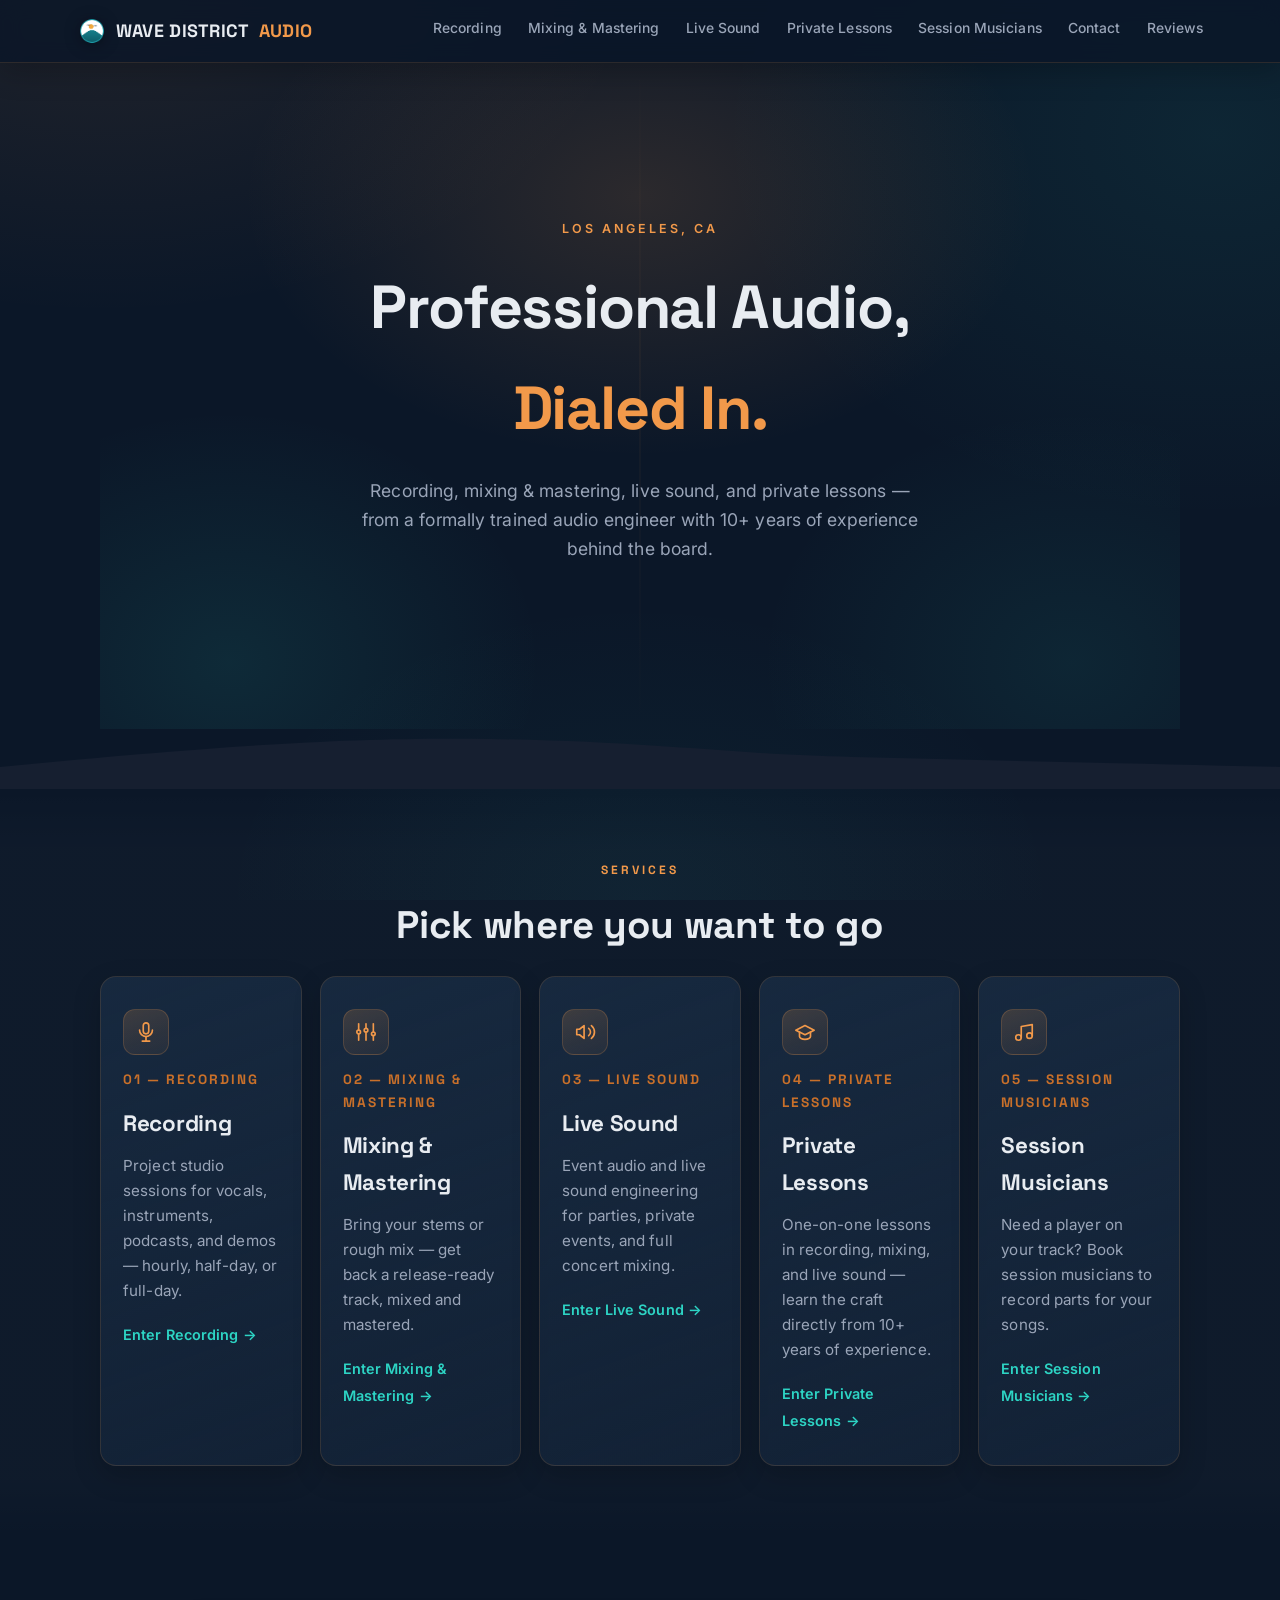
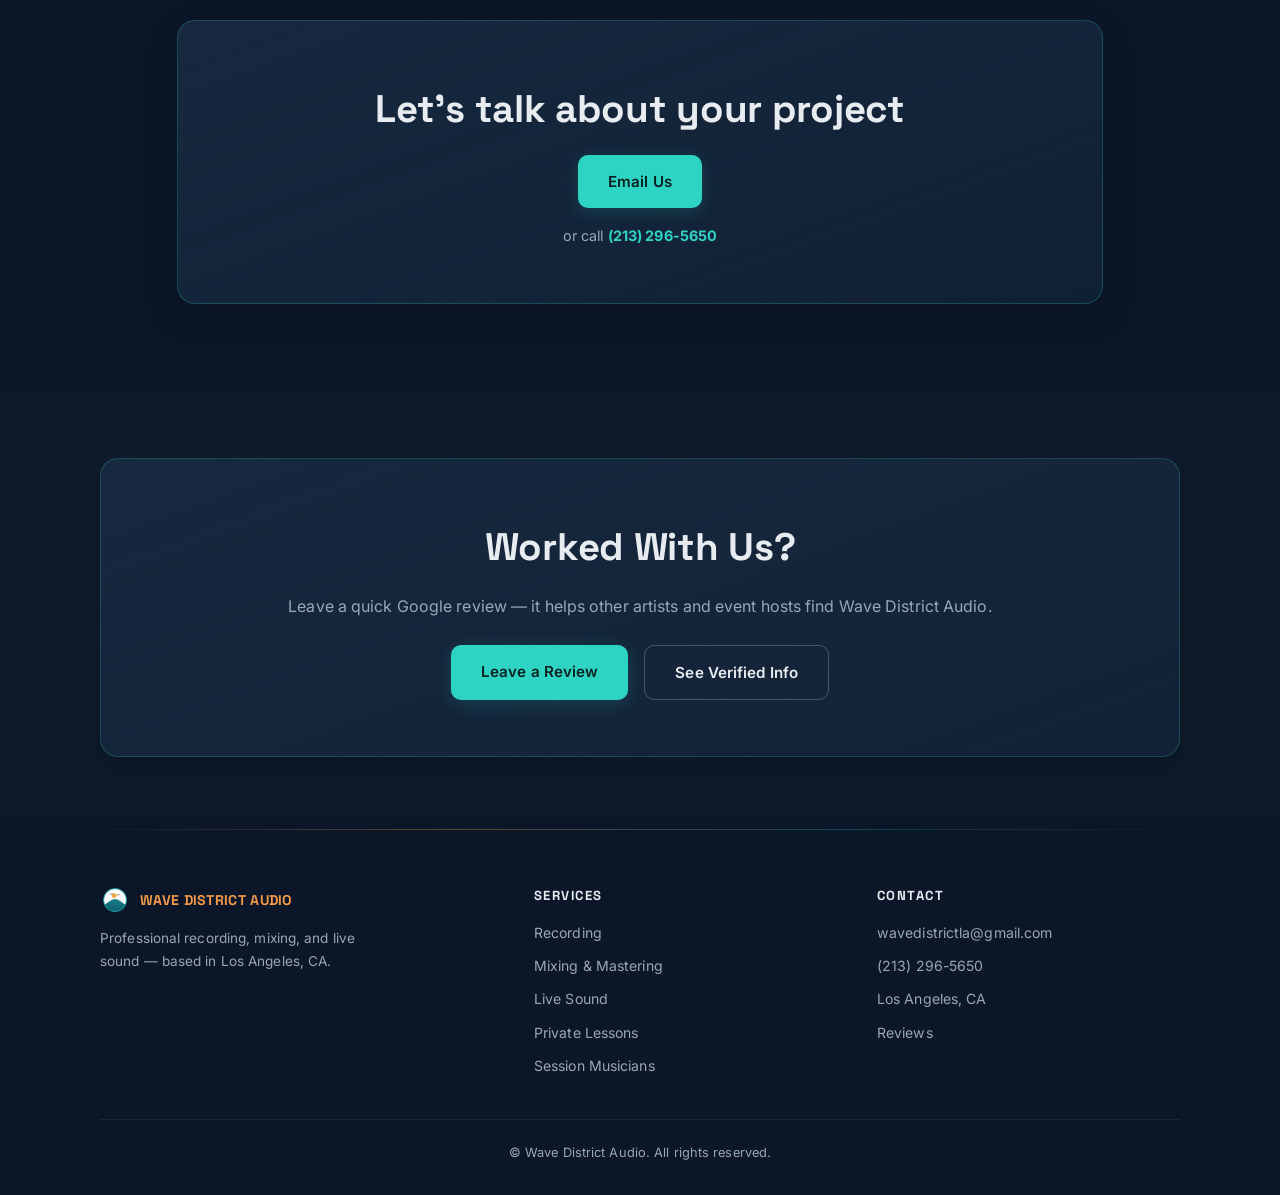
==== wave_district_site/index.html @ ea3231e7 "Add files via upload" ====
<!DOCTYPE html>
<html lang="en">
<head>
<meta charset="UTF-8">
<meta name="viewport" content="width=device-width, initial-scale=1.0">
<title>Wave District Audio | Los Angeles</title>
<link rel="preconnect" href="https://fonts.googleapis.com">
<link rel="preconnect" href="https://fonts.gstatic.com" crossorigin>
<link href="https://fonts.googleapis.com/css2?family=Inter:wght@400;500;600;700&family=Space+Grotesk:wght@500;600;700&display=swap" rel="stylesheet">
<link rel="stylesheet" href="styles.css">
<link rel="icon" type="image/png" sizes="32x32" href="favicon-32.png">
<link rel="apple-touch-icon" href="favicon-180.png">
</head>
<body>

<nav>
  <div class="brand"><img src="logo-icon.png" alt="Wave District Audio" class="brand-logo"> WAVE DISTRICT <span>AUDIO</span></div>
  <div class="links">
    <a href="recording.html">Recording</a>
    <a href="mixing-mastering.html">Mixing &amp; Mastering</a>
    <a href="live-sound.html">Live Sound</a>
    <a href="lessons.html">Private Lessons</a>
    <a href="session-musicians.html">Session Musicians</a>
    <a href="#contact">Contact</a>
    <a href="reviews.html">Reviews</a>
  </div>
</nav>

<section class="hero hero-home">
  <div class="hero-content">
    <div class="eyebrow">Los Angeles, CA</div>
    <h1>Professional Audio,<br><span>Dialed In.</span></h1>
    <p class="sub">Recording, mixing &amp; mastering, live sound, and private lessons &mdash; from a formally trained audio engineer with 10+ years of experience behind the board.</p>
  </div>
</section>

<svg class="wave-divider" viewBox="0 0 1200 60" preserveAspectRatio="none" xmlns="http://www.w3.org/2000/svg">
  <path d="M0,38 C220,15 340,8 460,10 C620,13 680,25 800,28 C950,32 1080,35 1200,38 L1200,60 L0,60 Z" fill="#161f30"></path>
</svg>

<section>
  <div class="section-label">Services</div>
  <h2>Pick where you want to go</h2>
  <div class="panel-grid">
    <a class="panel" href="recording.html">
      <span class="icon-wrap"><svg viewBox="0 0 24 24" fill="none" stroke-width="1.8" stroke-linecap="round" stroke-linejoin="round"><rect x="9" y="2" width="6" height="12" rx="3"></rect><path d="M5 10a7 7 0 0 0 14 0"></path><line x1="12" y1="17" x2="12" y2="22"></line><line x1="8" y1="22" x2="16" y2="22"></line></svg></span>
      <span class="num">01 &mdash; RECORDING</span>
      <h3>Recording</h3>
      <p>Project studio sessions for vocals, instruments, podcasts, and demos &mdash; hourly, half-day, or full-day.</p>
      <span class="go">Enter Recording &rarr;</span>
    </a>
    <a class="panel" href="mixing-mastering.html">
      <span class="icon-wrap"><svg viewBox="0 0 24 24" fill="none" stroke-width="1.8" stroke-linecap="round" stroke-linejoin="round"><line x1="4" y1="21" x2="4" y2="14"></line><line x1="4" y1="10" x2="4" y2="3"></line><line x1="12" y1="21" x2="12" y2="12"></line><line x1="12" y1="8" x2="12" y2="3"></line><line x1="20" y1="21" x2="20" y2="16"></line><line x1="20" y1="12" x2="20" y2="3"></line><circle cx="4" cy="12" r="2"></circle><circle cx="12" cy="10" r="2"></circle><circle cx="20" cy="14" r="2"></circle></svg></span>
      <span class="num">02 &mdash; MIXING &amp; MASTERING</span>
      <h3>Mixing &amp; Mastering</h3>
      <p>Bring your stems or rough mix &mdash; get back a release-ready track, mixed and mastered.</p>
      <span class="go">Enter Mixing &amp; Mastering &rarr;</span>
    </a>
    <a class="panel" href="live-sound.html">
      <span class="icon-wrap"><svg viewBox="0 0 24 24" fill="none" stroke-width="1.8" stroke-linecap="round" stroke-linejoin="round"><path d="M11 5 6 9H3v6h3l5 4V5Z"></path><path d="M16 8a5 5 0 0 1 0 8"></path><path d="M19 5a9 9 0 0 1 0 14"></path></svg></span>
      <span class="num">03 &mdash; LIVE SOUND</span>
      <h3>Live Sound</h3>
      <p>Event audio and live sound engineering for parties, private events, and full concert mixing.</p>
      <span class="go">Enter Live Sound &rarr;</span>
    </a>
    <a class="panel" href="lessons.html">
      <span class="icon-wrap"><svg viewBox="0 0 24 24" fill="none" stroke-width="1.8" stroke-linecap="round" stroke-linejoin="round"><path d="M22 10 12 5 2 10l10 5 10-5Z"></path><path d="M6 12v5c0 1.5 2.5 3 6 3s6-1.5 6-3v-5"></path></svg></span>
      <span class="num">04 &mdash; PRIVATE LESSONS</span>
      <h3>Private Lessons</h3>
      <p>One-on-one lessons in recording, mixing, and live sound &mdash; learn the craft directly from 10+ years of experience.</p>
      <span class="go">Enter Private Lessons &rarr;</span>
    </a>
    <a class="panel" href="session-musicians.html">
      <span class="icon-wrap"><svg viewBox="0 0 24 24" fill="none" stroke-width="1.8" stroke-linecap="round" stroke-linejoin="round"><circle cx="6" cy="18" r="3"></circle><circle cx="18" cy="16" r="3"></circle><path d="M9 18V6l12-2v12"></path></svg></span>
      <span class="num">05 &mdash; SESSION MUSICIANS</span>
      <h3>Session Musicians</h3>
      <p>Need a player on your track? Book session musicians to record parts for your songs.</p>
      <span class="go">Enter Session Musicians &rarr;</span>
    </a>
  </div>
</section>

<section id="contact">
  <div class="contact-box">
    <h2>Let's talk about your project</h2>
    <div class="cta-row">
      <a id="emailCta" class="btn btn-primary" href="mailto:wavedistrictla@gmail.com">Email Us</a>
    </div>
    <div class="contact-alt">or call <a href="tel:+12132965650">(213) 296-5650</a></div>
  </div>
</section>

<section id="leave-review">
  <div class="contact-box">
    <h2>Worked With Us?</h2>
    <p>Leave a quick Google review &mdash; it helps other artists and event hosts find Wave District Audio.</p>
    <div class="cta-row">
      <a href="https://www.google.com/maps/search/?api=1&query=Wave+District+Audio+Los+Angeles+CA" target="_blank" rel="noopener" class="btn btn-primary">Leave a Review</a>
      <a href="reviews.html" class="btn btn-outline">See Verified Info</a>
    </div>
  </div>
</section>

<footer>
  <div class="footer-grid">
    <div class="footer-brand">
      <div class="footer-brand-row">
        <img src="logo-icon.png" alt="Wave District Audio">
        <span class="brand-mini">WAVE DISTRICT AUDIO</span>
      </div>
      <p class="footer-tagline">Professional recording, mixing, and live sound &mdash; based in Los Angeles, CA.</p>
    </div>
    <div class="footer-col">
      <h5>Services</h5>
      <a href="recording.html">Recording</a>
      <a href="mixing-mastering.html">Mixing &amp; Mastering</a>
      <a href="live-sound.html">Live Sound</a>
      <a href="lessons.html">Private Lessons</a>
      <a href="session-musicians.html">Session Musicians</a>
    </div>
    <div class="footer-col">
      <h5>Contact</h5>
      <a href="mailto:wavedistrictla@gmail.com">wavedistrictla@gmail.com</a>
      <a href="tel:+12132965650">(213) 296-5650</a>
      <span>Los Angeles, CA</span>
      <a href="reviews.html">Reviews</a>
    </div>
  </div>
  <div class="footer-bottom">&copy; Wave District Audio. All rights reserved.</div>
</footer>

<script src="script.js"></script>
</body>
</html>
---- wave_district_site/styles.css ----
:root {
  /* 60% - dominant: blue */
  --navy: #0b1728;
  --navy-2: #16283f;
  --navy-3: #0e2035;
  --navy-card: #17293f;
  /* 30% - secondary: orange */
  --orange: #f2994a;
  --orange-dim: #c9702a;
  /* 10% - accent: teal (interactive elements only) */
  --teal: #2dd4c4;
  --text: #e8ecf1;
  --text-dim: #9aa5b8;

  --font-head: 'Space Grotesk', -apple-system, BlinkMacSystemFont, 'Segoe UI', sans-serif;
  --font-body: 'Inter', -apple-system, BlinkMacSystemFont, 'Segoe UI', Helvetica, Arial, sans-serif;
}
* { box-sizing: border-box; margin: 0; padding: 0; }
html { scroll-behavior: smooth; }

body {
  font-family: var(--font-body);
  background-color: var(--navy);
  background-image:
    radial-gradient(ellipse 900px 600px at 8% -5%, rgba(242,153,74,0.10), transparent 60%),
    radial-gradient(ellipse 900px 700px at 95% 15%, rgba(45,212,196,0.08), transparent 55%),
    radial-gradient(ellipse 700px 500px at 50% 100%, rgba(45,212,196,0.05), transparent 60%);
  background-position: 0 0, 0 0, 0 0;
  background-attachment: fixed, fixed, fixed;
  background-repeat: no-repeat, no-repeat, no-repeat;
  color: var(--text);
  line-height: 1.65;
  letter-spacing: 0.1px;
}
a { color: var(--orange); text-decoration: none; }
h1, h2, h3, h4, .brand, .pc-tag, .section-label, .quote-group-label {
  font-family: var(--font-head);
}
h1, h2, h3, h4 { letter-spacing: -0.3px; }

nav {
  position: sticky; top: 0; z-index: 50;
  display: flex; justify-content: space-between; align-items: center;
  padding: 16px 6%;
  background: rgba(11,23,40,0.85);
  backdrop-filter: blur(10px);
  border-bottom: 1px solid rgba(242,153,74,0.14);
  box-shadow: 0 8px 30px rgba(0,0,0,0.22);
  flex-wrap: wrap; gap: 10px;
}
.brand { font-weight: 700; letter-spacing: 0.3px; font-size: 1.12rem; display: inline-flex; align-items: center; gap: 9px; }
.brand span { color: var(--orange); }
.brand-logo { width: 30px; height: 30px; display: inline-block; vertical-align: middle; filter: drop-shadow(0 2px 8px rgba(0,0,0,0.35)); }
nav .links { display: flex; gap: 26px; font-size: 0.87rem; flex-wrap: wrap; }
nav .links a {
  color: var(--text-dim); transition: color .2s; position: relative; padding-bottom: 6px; font-weight: 500;
}
nav .links a::after {
  content: ""; position: absolute; left: 0; right: 100%; bottom: 0; height: 2px;
  background: var(--orange); border-radius: 2px; transition: right .22s cubic-bezier(.2,.8,.2,1);
}
nav .links a:hover { color: var(--text); }
nav .links a:hover::after { right: 0; }
nav .links a.active { color: var(--orange); }
nav .links a.active::after { right: 0; background: var(--orange); }

.hero {
  position: relative;
  display: flex; flex-direction: column; align-items: center; justify-content: center;
  text-align: center;
  min-height: 56vh;
  padding: 64px 6% 44px;
  overflow: hidden;
}
.hero.hero-home { min-height: 74vh; }
.hero::before {
  content: "";
  position: absolute; inset: 0;
  background:
    radial-gradient(ellipse 640px 420px at 50% 20%, rgba(242,153,74,0.14), transparent 62%),
    radial-gradient(ellipse 520px 420px at 12% 90%, rgba(45,212,196,0.10), transparent 60%),
    radial-gradient(ellipse 520px 420px at 90% 90%, rgba(45,212,196,0.08), transparent 60%);
}
.hero::after {
  content: "";
  position: absolute; left: 50%; top: 0; transform: translateX(-50%);
  width: 1px; height: 100%;
  background: linear-gradient(180deg, transparent, rgba(242,153,74,0.18), transparent);
  opacity: 0.5;
}
.hero-content { position: relative; z-index: 2; max-width: 760px; }
.eyebrow {
  color: var(--orange); letter-spacing: 3px; font-size: 0.78rem; font-weight: 600;
  text-transform: uppercase; margin-bottom: 18px;
}
.hero h1 {
  font-family: var(--font-head);
  font-size: clamp(2.2rem, 5.5vw, 3.8rem);
  font-weight: 700; letter-spacing: -1.2px; margin-bottom: 18px;
}
.hero h1 span { color: var(--orange); }
.hero p.sub {
  color: var(--text-dim); font-size: 1.1rem; max-width: 580px; margin: 0 auto 30px;
}
.cta-row { display: flex; gap: 16px; justify-content: center; flex-wrap: wrap; }
.btn {
  display: inline-block; padding: 14px 30px; border-radius: 10px;
  font-weight: 600; font-size: 0.95rem;
  transition: transform .18s cubic-bezier(.2,.8,.2,1), box-shadow .18s, background .18s, color .18s;
}
.btn-primary { background: var(--teal); color: #04211e; box-shadow: 0 4px 18px rgba(45,212,196,0.18); }
.btn-primary:hover { transform: translateY(-3px); box-shadow: 0 12px 28px rgba(45,212,196,0.32); }
.btn-outline { border: 1px solid rgba(232,236,241,0.25); color: var(--text); }
.btn-outline:hover { border-color: var(--teal); color: var(--teal); transform: translateY(-3px); }

.wave-divider { display: block; width: 100%; height: 60px; position: relative; z-index: 1; }

section { padding: 72px 6%; max-width: 1080px; margin: 0 auto; position: relative; }
section:nth-of-type(even) {
  background: linear-gradient(180deg, transparent, rgba(255,255,255,0.015) 8%, rgba(255,255,255,0.015) 92%, transparent);
  max-width: none;
}
section:nth-of-type(even) > * { max-width: 1080px; margin-left: auto; margin-right: auto; }
.section-label {
  color: var(--orange); letter-spacing: 3px; font-size: 0.75rem; font-weight: 700;
  text-transform: uppercase; margin-bottom: 12px; text-align: center;
}
h2 { font-size: clamp(1.7rem, 4vw, 2.4rem); font-weight: 700; text-align: center; margin-bottom: 20px; }

/* --- Shared card language (panels, cards, equip cards, stat boxes, pricing cards) --- */
.panel, .card, .equip-card, .stat-box, .pricing-card, .service-line {
  background: linear-gradient(160deg, var(--navy-card), rgba(22,40,63,0.55));
  border: 1px solid rgba(242,153,74,0.14);
  box-shadow: 0 10px 28px rgba(0,0,0,0.18);
  transition: transform .2s cubic-bezier(.2,.8,.2,1), border-color .2s, box-shadow .2s;
}
.panel:hover, .card:hover, .equip-card:hover, .stat-box:hover, .pricing-card:hover {
  transform: translateY(-5px);
  border-color: rgba(45,212,196,0.45);
  box-shadow: 0 16px 36px rgba(0,0,0,0.26);
}

/* --- Homepage panels --- */
section:has(.panel-grid) { max-width: 1320px; }
.panel-grid {
  display: grid; grid-template-columns: repeat(5, 1fr); gap: 18px; margin-top: 20px;
}
.panel {
  position: relative; display: block;
  border-radius: 16px; padding: 32px 22px; min-height: 190px;
  overflow: hidden;
}
.panel::after {
  content: "";
  position: absolute; inset: 0;
  background: radial-gradient(circle at 85% 15%, rgba(45,212,196,0.12), transparent 55%);
  opacity: 0; transition: opacity .2s;
}
.panel:hover::after { opacity: 1; }
.panel .num {
  color: var(--orange-dim); font-family: var(--font-head); font-weight: 700; font-size: 0.85rem; letter-spacing: 2px;
  margin-bottom: 14px; display: block;
}
.panel h3 { font-size: 1.4rem; margin-bottom: 10px; color: var(--text); }
.panel p { color: var(--text-dim); font-size: 0.95rem; margin-bottom: 18px; }
.panel .go { color: var(--teal); font-weight: 600; font-size: 0.9rem; }

/* --- Service cards (used on sub-pages) --- */
.cards {
  display: grid; grid-template-columns: repeat(auto-fit, minmax(240px, 1fr)); gap: 24px; margin-top: 40px;
}
.card {
  border-radius: 14px; padding: 30px 24px;
}
.card h3 { font-size: 1.1rem; margin-bottom: 6px; }
.card .tag { color: var(--orange-dim); font-size: 0.78rem; font-weight: 600; letter-spacing: 0.5px; margin-bottom: 12px; display: block; }
.card p { color: var(--text-dim); font-size: 0.9rem; margin-bottom: 18px; min-height: 60px; }
.card .price { font-size: 1.4rem; font-weight: 800; color: var(--orange); }

.addons {
  margin-top: 36px; text-align: center; color: var(--text-dim); font-size: 0.9rem;
  padding: 18px 22px; border: 1px dashed rgba(242,153,74,0.22); border-radius: 12px;
}
.addons span { display: inline-block; margin: 6px 14px; }
.addons b { color: var(--text); }

.about-grid {
  display: grid; grid-template-columns: 1fr 1fr; gap: 50px; align-items: center; margin-top: 30px;
}
.instructor-photo-wrap { text-align: center; margin-top: 34px; }
.instructor-photo {
  width: 220px; height: 220px; object-fit: cover; object-position: top center;
  border-radius: 50%; border: 3px solid rgba(242,153,74,0.4);
  box-shadow: 0 10px 34px rgba(0,0,0,0.45);
}
.about-grid p { color: var(--text-dim); font-size: 1rem; margin-bottom: 16px; }
.stat-box {
  border-radius: 12px; padding: 26px; text-align: center;
}
.stat-box .num { font-family: var(--font-head); font-size: 2.4rem; font-weight: 700; color: var(--orange); }
.stat-box .label { color: var(--text-dim); font-size: 0.88rem; margin-top: 6px; }
.stats-row { display: grid; grid-template-columns: 1fr 1fr; gap: 20px; }

.contact-box {
  text-align: center;
  background: linear-gradient(160deg, var(--navy-card), rgba(22,40,63,0.55));
  border: 1px solid rgba(45,212,196,0.22);
  box-shadow: 0 12px 34px rgba(0,0,0,0.22);
  border-radius: 18px; padding: 56px 30px; margin-top: 10px;
}
.contact-box h2 { margin-bottom: 14px; }
.contact-box p { color: var(--text-dim); margin-bottom: 26px; }
.contact-email { font-size: 1.25rem; font-weight: 700; }

.survey-label {
  color: var(--text-dim); font-size: 0.9rem; margin-bottom: 16px; font-weight: 600;
}
.survey-options {
  display: flex; flex-wrap: wrap; gap: 10px; justify-content: center; margin-bottom: 28px;
}
.survey-pill {
  cursor: pointer; background: transparent; color: var(--text-dim);
  border: 1px solid rgba(242,153,74,0.25); border-radius: 999px;
  padding: 10px 20px; font-size: 0.88rem; font-weight: 600;
  font-family: inherit; transition: all .15s;
}
.survey-pill:hover { border-color: rgba(45,212,196,0.5); color: var(--text); }
.survey-pill.selected { background: var(--teal); border-color: var(--teal); color: #04211e; }
.contact-alt { color: var(--text-dim); font-size: 0.9rem; margin-top: 16px; }
.contact-alt a { color: var(--teal); font-weight: 700; }

/* --- Footer --- */
footer {
  position: relative;
  padding: 56px 6% 32px;
  color: var(--text-dim); font-size: 0.88rem;
}
footer::before {
  content: ""; position: absolute; top: 0; left: 6%; right: 6%; height: 1px;
  background: linear-gradient(90deg, transparent, rgba(242,153,74,0.35), rgba(45,212,196,0.25), transparent);
}
.footer-grid {
  display: grid; grid-template-columns: 1.3fr 1fr 1fr; gap: 40px;
  max-width: 1080px; margin: 0 auto 32px;
}
.footer-brand { display: flex; flex-direction: column; gap: 12px; }
.footer-brand-row { display: flex; align-items: center; gap: 10px; }
.footer-brand-row img { width: 30px; height: 30px; }
.footer-brand-row .brand-mini { color: var(--orange); font-weight: 700; font-family: var(--font-head); letter-spacing: 0.3px; }
.footer-tagline { color: var(--text-dim); font-size: 0.85rem; max-width: 280px; }
.footer-col h5 {
  font-family: var(--font-head); color: var(--text); font-size: 0.82rem; font-weight: 700;
  letter-spacing: 1.5px; text-transform: uppercase; margin-bottom: 14px;
}
.footer-col a, .footer-col span {
  display: block; color: var(--text-dim); font-size: 0.88rem; margin-bottom: 10px; transition: color .15s;
}
.footer-col a:hover { color: var(--orange); }
.footer-bottom {
  max-width: 1080px; margin: 0 auto; padding-top: 22px; border-top: 1px solid rgba(255,255,255,0.06);
  text-align: center; font-size: 0.8rem; color: var(--text-dim);
}

/* --- Equipment lists --- */
.equip-grid {
  display: grid; grid-template-columns: repeat(auto-fit, minmax(220px, 1fr)); gap: 24px; margin-top: 36px;
}
.equip-card {
  border-radius: 14px; padding: 26px 22px;
}
.equip-card h4 {
  color: var(--orange); font-family: var(--font-head); font-size: 0.85rem; letter-spacing: 1.5px; text-transform: uppercase;
  margin-bottom: 14px; font-weight: 700;
}
.equip-card ul { list-style: none; }
.equip-card li {
  color: var(--text-dim); font-size: 0.9rem; padding: 7px 0;
  border-bottom: 1px solid rgba(255,255,255,0.05);
}
.equip-card li:last-child { border-bottom: none; }

@media (max-width: 1200px) {
  .panel-grid { grid-template-columns: repeat(3, 1fr); }
}
@media (max-width: 860px) {
  .footer-grid { grid-template-columns: 1fr 1fr; }
  .footer-brand { grid-column: 1 / -1; }
  .panel-grid { grid-template-columns: repeat(2, 1fr); }
}
@media (max-width: 760px) {
  nav .links { gap: 14px; }
  .about-grid { grid-template-columns: 1fr; }
  .panel-grid { grid-template-columns: 1fr; }
  .footer-grid { grid-template-columns: 1fr; }
}

/* --- Accessibility & polish --- */
a, button, .panel, .card { cursor: pointer; }
a:focus-visible, button:focus-visible, .panel:focus-visible {
  outline: 2px solid var(--teal);
  outline-offset: 3px;
}
.icon-wrap {
  display: inline-flex; align-items: center; justify-content: center;
  width: 46px; height: 46px; border-radius: 12px;
  background: linear-gradient(160deg, rgba(242,153,74,0.18), rgba(242,153,74,0.06));
  border: 1px solid rgba(242,153,74,0.2);
  margin-bottom: 16px;
}
.icon-wrap svg { width: 22px; height: 22px; stroke: var(--orange); }
.panel .icon-wrap { margin-bottom: 14px; }

@media (prefers-reduced-motion: reduce) {
  *, *::before, *::after {
    transition: none !important;
    animation: none !important;
    scroll-behavior: auto !important;
  }
}

/* --- Pricing cards --- */
.pricing-grid {
  display: grid; grid-template-columns: repeat(auto-fit, minmax(260px, 1fr)); gap: 26px; margin-top: 40px;
}
.pricing-card {
  position: relative;
  border-radius: 18px;
  padding: 34px 28px;
}
.pricing-card.featured {
  border-color: rgba(45,212,196,0.55);
  box-shadow: 0 0 0 1px rgba(45,212,196,0.2), 0 14px 34px rgba(0,0,0,0.3);
}
.pricing-card .pc-tag {
  color: var(--orange-dim); font-size: 0.75rem; font-weight: 700; letter-spacing: 1.5px;
  text-transform: uppercase; margin-bottom: 10px; display: block;
}
.pricing-card h3 { font-size: 1.25rem; margin-bottom: 8px; }
.pricing-card .pc-desc { color: var(--text-dim); font-size: 0.92rem; margin-bottom: 20px; min-height: 44px; }
.pricing-card .pc-price {
  display: flex; align-items: baseline; gap: 8px; margin-bottom: 6px;
}
.pricing-card .pc-price .amount { font-family: var(--font-head); font-size: 2.5rem; font-weight: 700; color: var(--text); }
.pricing-card .pc-price .unit { color: var(--text-dim); font-size: 0.85rem; font-weight: 600; text-transform: uppercase; letter-spacing: 0.5px; }
.pricing-card .pc-features { list-style: none; margin-top: 20px; }
.pricing-card .pc-features li {
  color: var(--text-dim); font-size: 0.9rem; padding: 8px 0 8px 26px; position: relative;
  border-bottom: 1px solid rgba(255,255,255,0.05);
}
.pricing-card .pc-features li:last-child { border-bottom: none; }
.pricing-card .pc-features li::before {
  content: "\2713"; position: absolute; left: 0; top: 8px; color: var(--teal); font-weight: 700;
}
.pricing-card .pc-note { color: var(--text-dim); font-size: 0.82rem; margin-top: 16px; font-style: italic; }

/* --- Quote builder --- */
.quote-section .section-label, .quote-section h2 { text-align: center; }
.quote-grid {
  display: grid; grid-template-columns: 1fr 1.3fr; gap: 40px; margin-top: 40px; align-items: start;
}
.stems-upload {
  background: var(--navy-2); border: 1.5px dashed rgba(45,212,196,0.35);
  border-radius: 14px; padding: 26px 24px; margin-bottom: 28px;
}
.stems-upload h4 { font-size: 1rem; margin-bottom: 8px; color: var(--text); }
.stems-upload p { color: var(--text-dim); font-size: 0.88rem; margin-bottom: 16px; }
.quote-fields { display: flex; flex-direction: column; gap: 16px; }
.quote-fields label { color: var(--text-dim); font-size: 0.85rem; font-weight: 600; display: flex; flex-direction: column; gap: 6px; }
.quote-fields input, .quote-fields textarea {
  font-family: inherit; background: rgba(255,255,255,0.03); color: var(--text);
  border: 1px solid rgba(232,236,241,0.15); border-radius: 8px; padding: 12px 14px; font-size: 0.95rem;
  transition: border-color .15s, background .15s;
}
.quote-fields input:focus, .quote-fields textarea:focus {
  outline: none; border-color: var(--teal); background: rgba(45,212,196,0.05);
}
.quote-fields textarea { resize: vertical; min-height: 90px; }

.quote-services-col h4 { font-size: 1rem; margin-bottom: 6px; }
.quote-hint { color: var(--text-dim); font-size: 0.85rem; margin-bottom: 20px; }
.quote-group-label {
  color: var(--orange-dim); font-size: 0.75rem; font-weight: 700; letter-spacing: 1.5px;
  text-transform: uppercase; margin: 22px 0 10px; padding-top: 14px; border-top: 1px solid rgba(242,153,74,0.12);
}
.quote-group-label:first-of-type { margin-top: 0; padding-top: 0; border-top: none; }

.service-line {
  border-radius: 12px;
  padding: 18px 20px; margin-bottom: 14px;
}
.service-line:has(.svc-toggle:checked) { border-color: rgba(45,212,196,0.5); }
.service-line-head {
  display: flex; justify-content: space-between; align-items: flex-start; gap: 12px; flex-wrap: wrap;
}
.service-check { display: flex; align-items: center; gap: 10px; font-weight: 700; font-size: 0.98rem; cursor: pointer; }
.service-check input[type="checkbox"] {
  width: 18px; height: 18px; accent-color: var(--teal); cursor: pointer;
}
.service-sub { color: var(--text-dim); font-size: 0.82rem; }
.service-line-controls {
  display: flex; align-items: center; justify-content: space-between; margin-top: 14px; gap: 14px; flex-wrap: wrap;
}
.stepper {
  display: inline-flex; align-items: center; gap: 0; background: rgba(255,255,255,0.03);
  border: 1px solid rgba(232,236,241,0.15); border-radius: 999px; overflow: hidden;
}
.stepper .step-btn {
  width: 34px; height: 34px; border: none; background: transparent; color: var(--text);
  font-size: 1.1rem; cursor: pointer; transition: background .15s; font-family: inherit;
}
.stepper .step-btn:hover { background: rgba(45,212,196,0.15); color: var(--teal); }
.stepper .step-val { min-width: 32px; text-align: center; font-weight: 700; font-size: 0.95rem; }
.service-line-total { font-family: var(--font-head); font-weight: 700; color: var(--orange); font-size: 1.05rem; min-width: 70px; text-align: right; }

.quote-total-row {
  display: flex; justify-content: space-between; align-items: center;
  padding: 20px 4px; margin-top: 10px; border-top: 1px solid rgba(242,153,74,0.2);
  font-weight: 700; font-size: 1.1rem;
}
.quote-total-row .quote-total { font-family: var(--font-head); color: var(--teal); font-size: 1.6rem; }
.quote-submit-btn { width: 100%; text-align: center; margin-top: 10px; }
.quote-disclaimer { color: var(--text-dim); font-size: 0.8rem; margin-top: 12px; text-align: center; }
.quote-success {
  margin-top: 16px; background: rgba(45,212,196,0.1); border: 1px solid rgba(45,212,196,0.35);
  color: var(--teal); border-radius: 10px; padding: 14px 18px; font-size: 0.9rem; text-align: center;
}

@media (max-width: 860px) {
  .quote-grid { grid-template-columns: 1fr; }
}
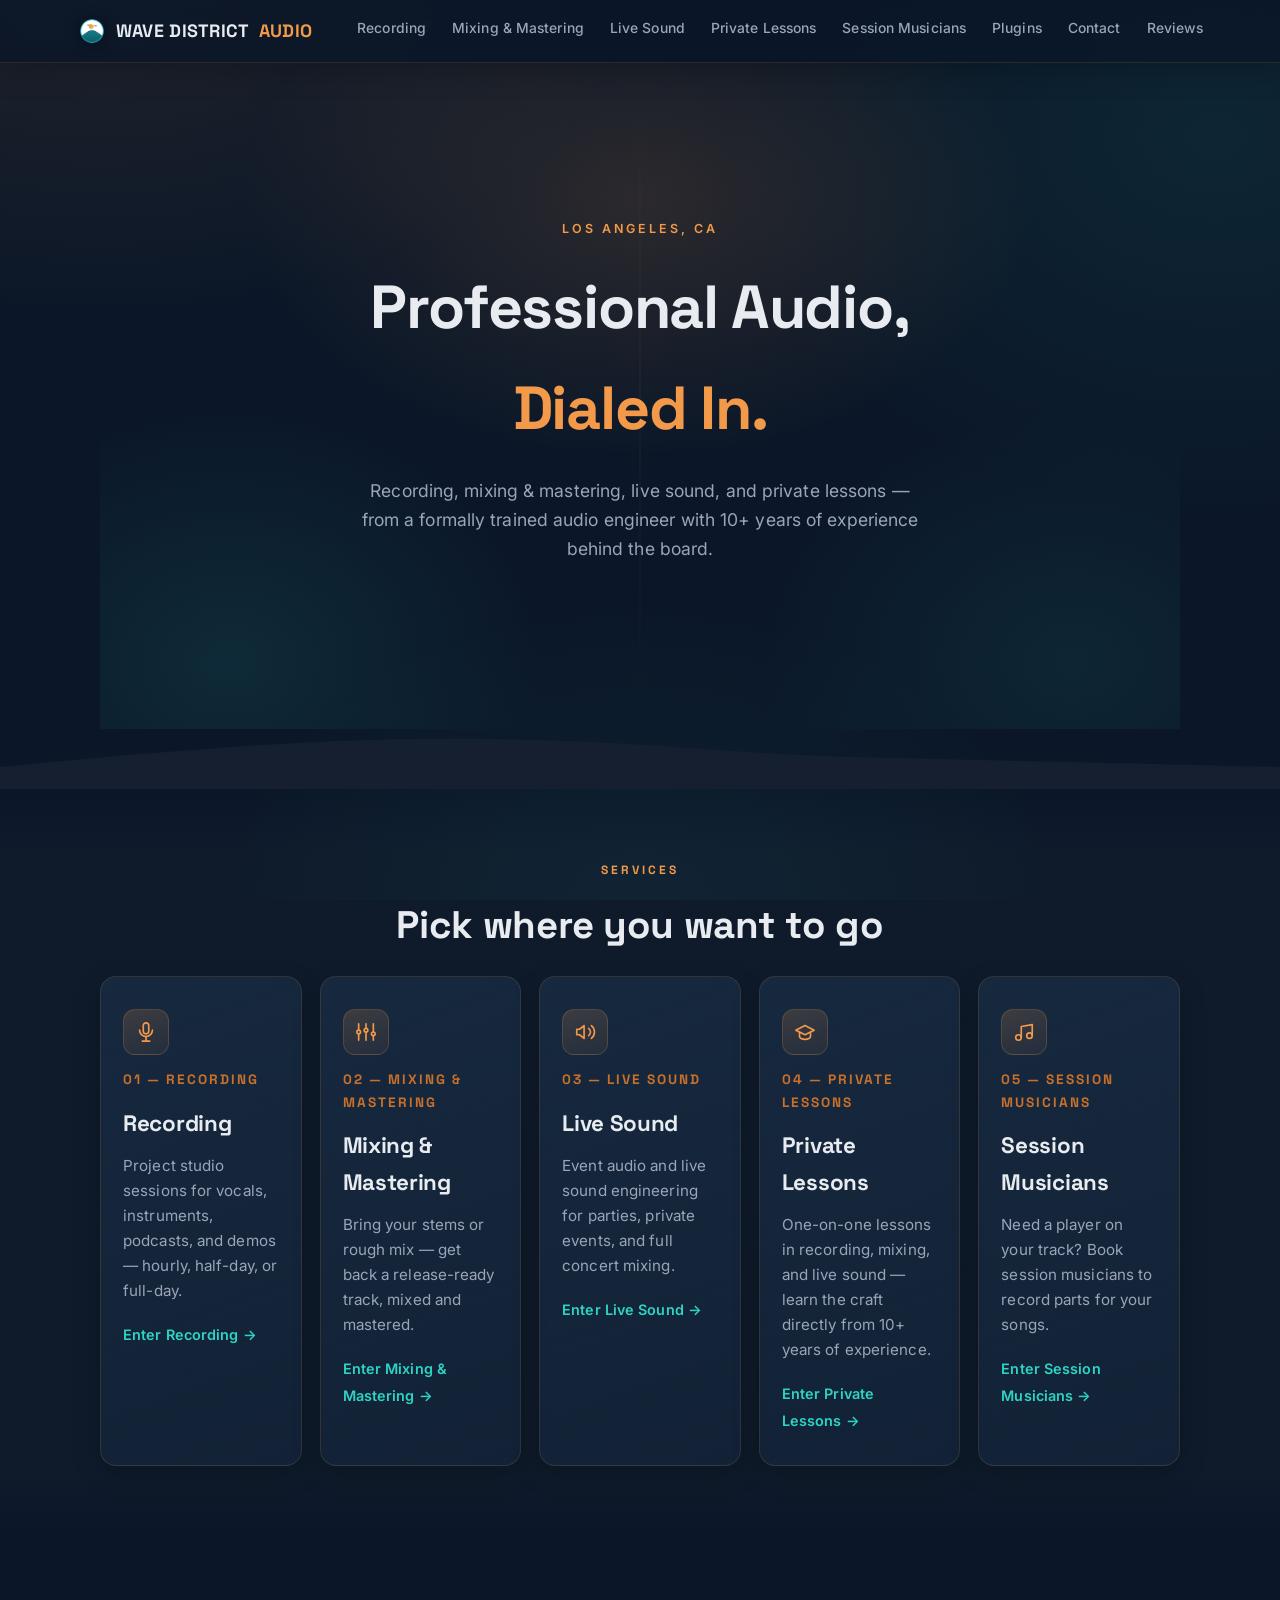
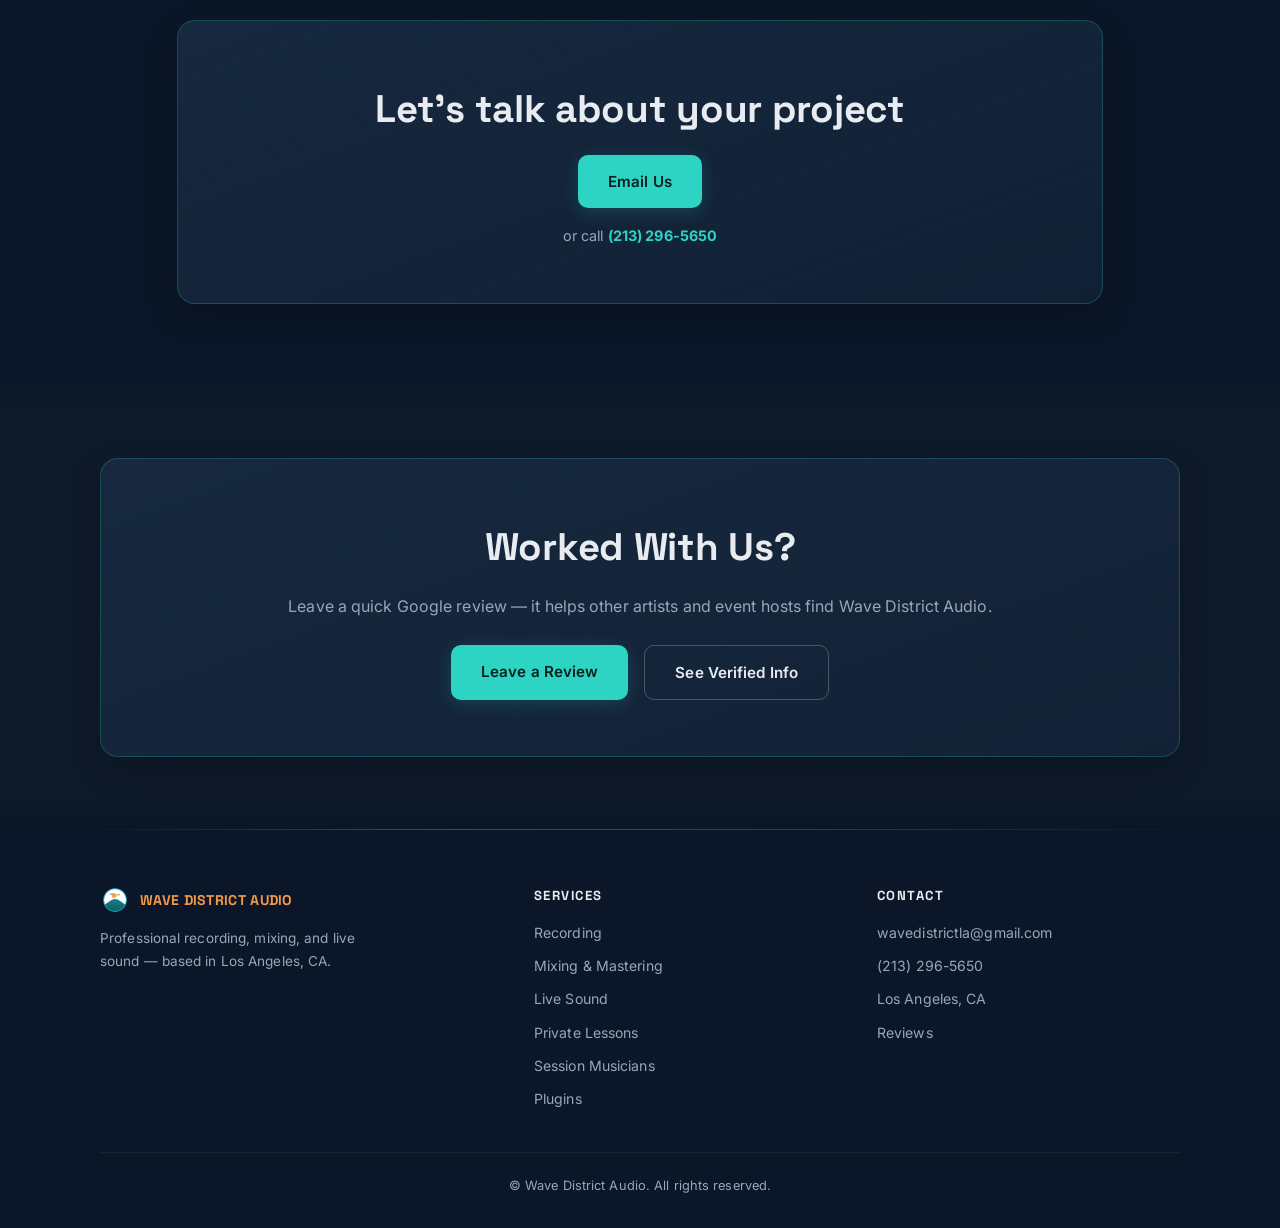
==== commit 665e471e: "Add Plugins page and nav/footer links" ====
--- a/wave_district_site/index.html
+++ b/wave_district_site/index.html
@@ -21,6 +21,7 @@
     <a href="live-sound.html">Live Sound</a>
     <a href="lessons.html">Private Lessons</a>
     <a href="session-musicians.html">Session Musicians</a>
+    <a href="plugins.html">Plugins</a>
     <a href="#contact">Contact</a>
     <a href="reviews.html">Reviews</a>
   </div>
@@ -117,6 +118,7 @@
       <a href="live-sound.html">Live Sound</a>
       <a href="lessons.html">Private Lessons</a>
       <a href="session-musicians.html">Session Musicians</a>
+      <a href="plugins.html">Plugins</a>
     </div>
     <div class="footer-col">
       <h5>Contact</h5>
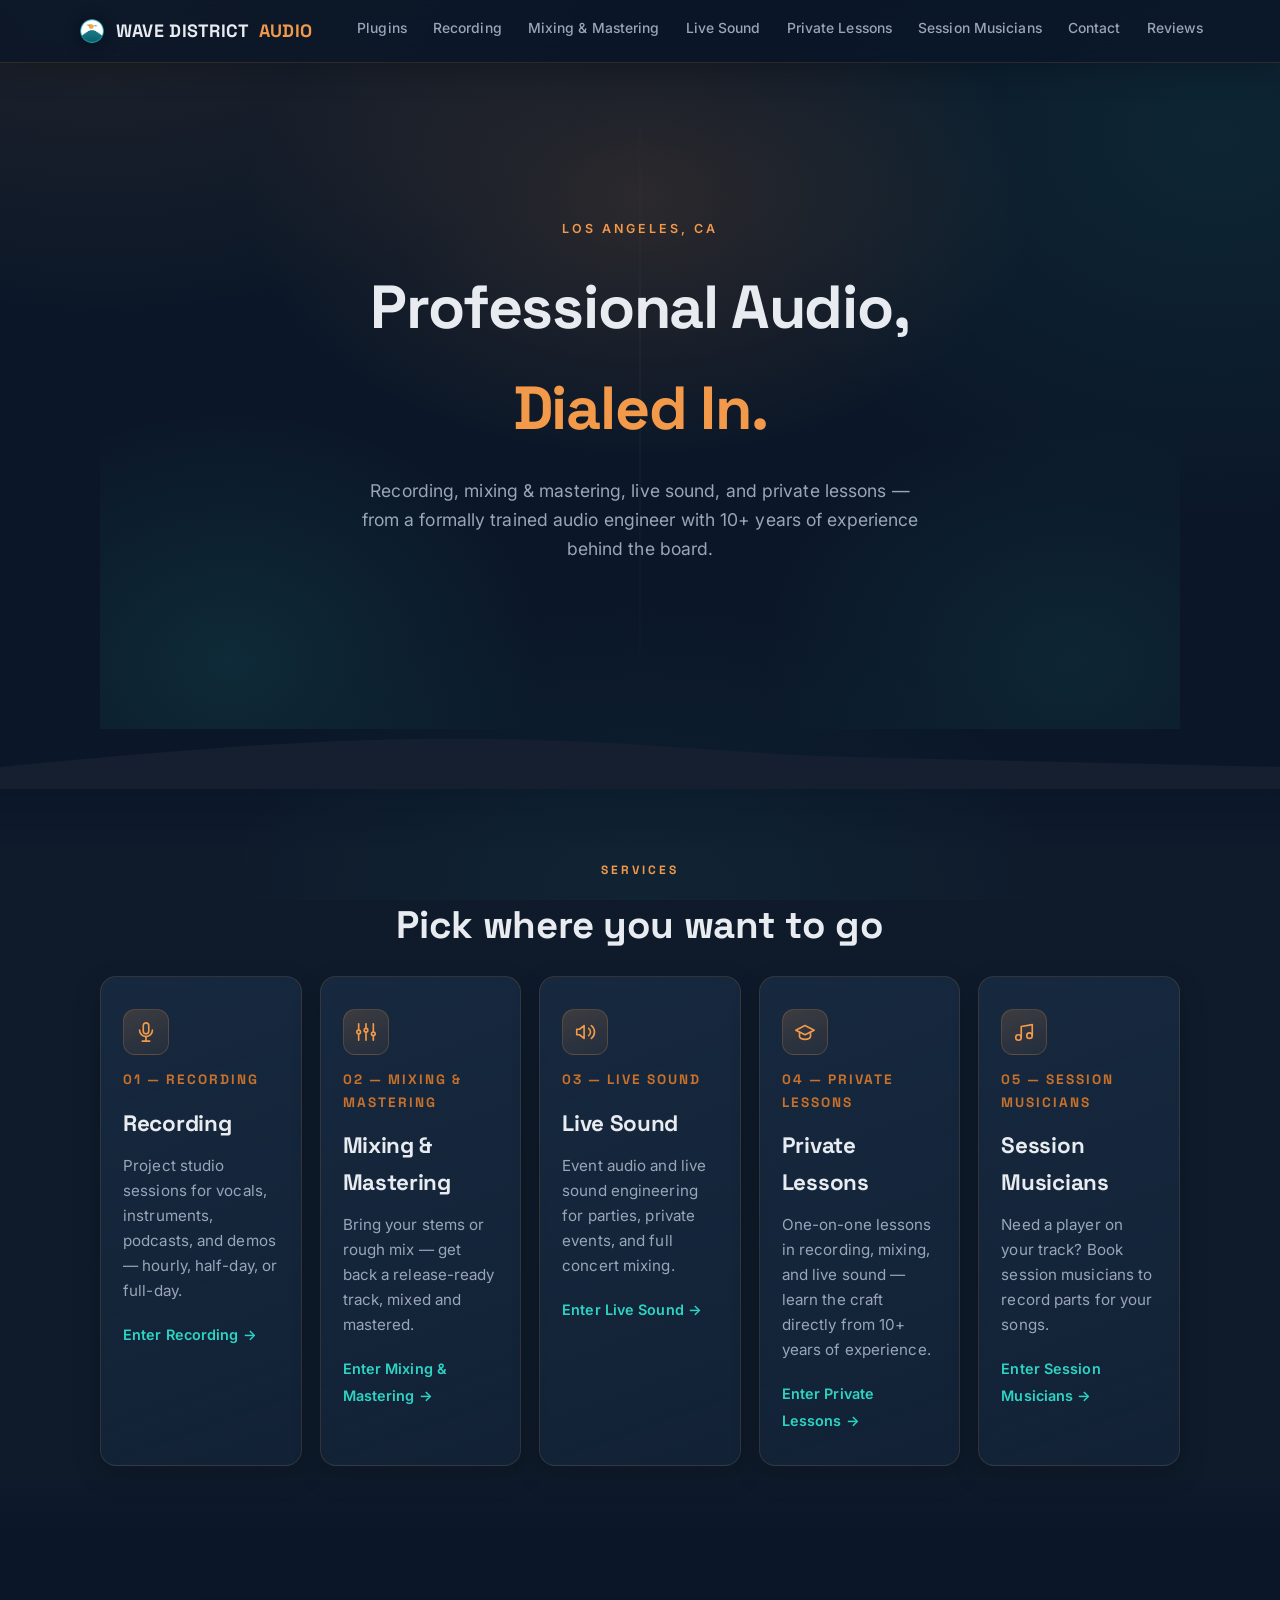
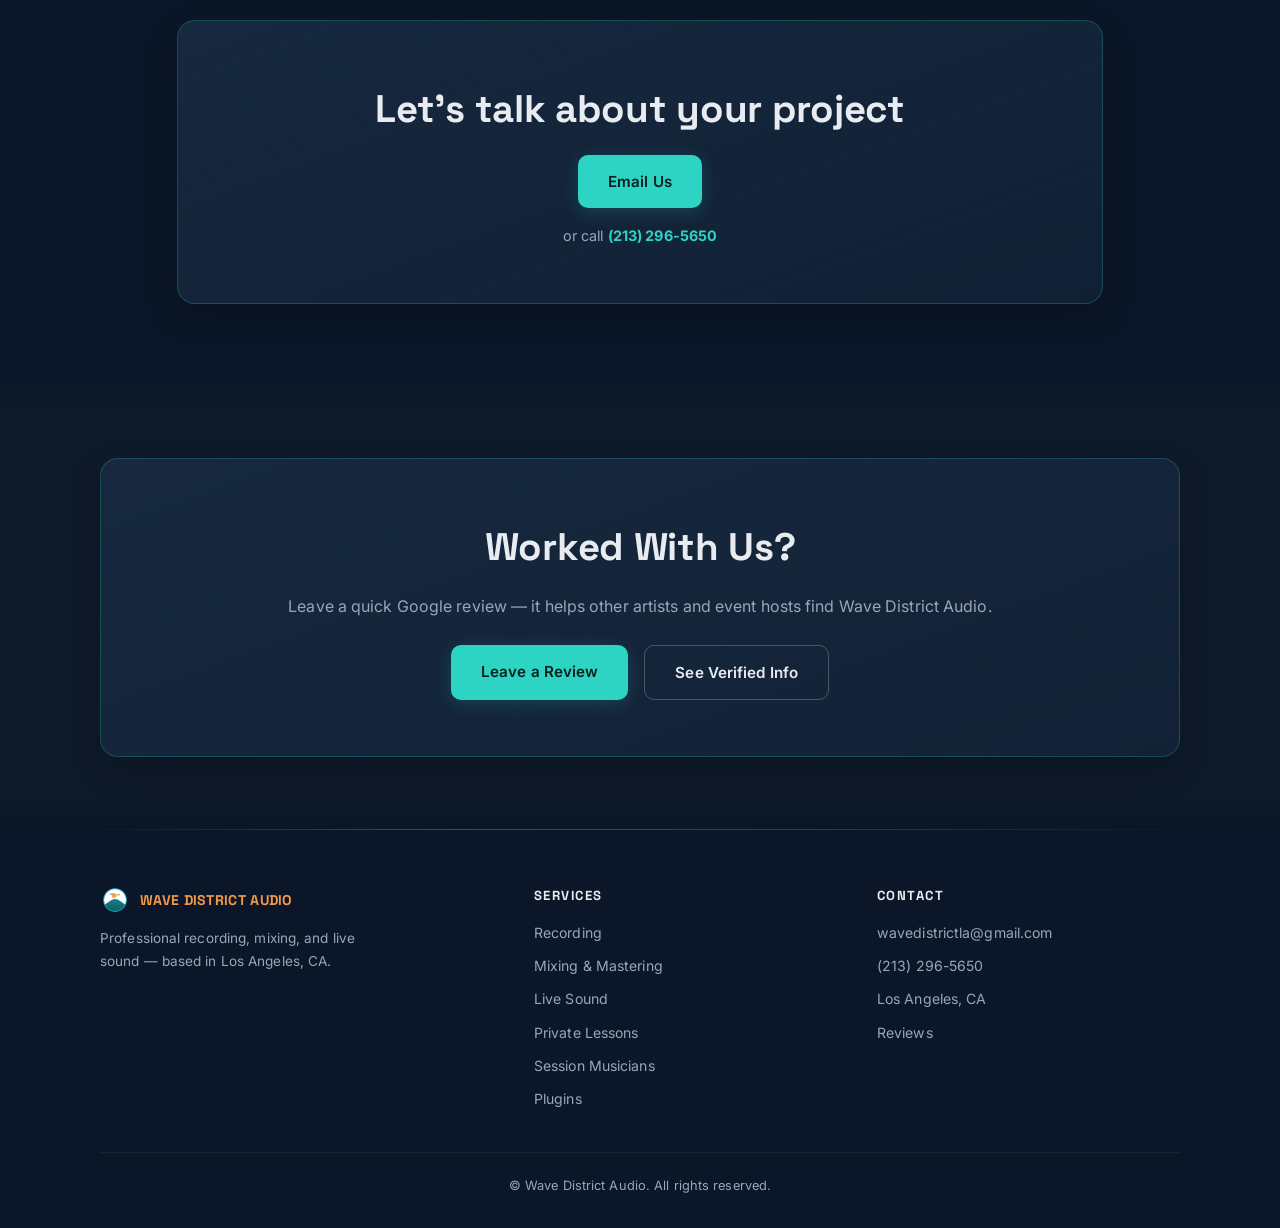
==== commit 4baa5cb6: "Move Plugins nav link before Recording" ====
--- a/wave_district_site/index.html
+++ b/wave_district_site/index.html
@@ -16,12 +16,12 @@
 <nav>
   <div class="brand"><img src="logo-icon.png" alt="Wave District Audio" class="brand-logo"> WAVE DISTRICT <span>AUDIO</span></div>
   <div class="links">
+    <a href="plugins.html">Plugins</a>
     <a href="recording.html">Recording</a>
     <a href="mixing-mastering.html">Mixing &amp; Mastering</a>
     <a href="live-sound.html">Live Sound</a>
     <a href="lessons.html">Private Lessons</a>
     <a href="session-musicians.html">Session Musicians</a>
-    <a href="plugins.html">Plugins</a>
     <a href="#contact">Contact</a>
     <a href="reviews.html">Reviews</a>
   </div>
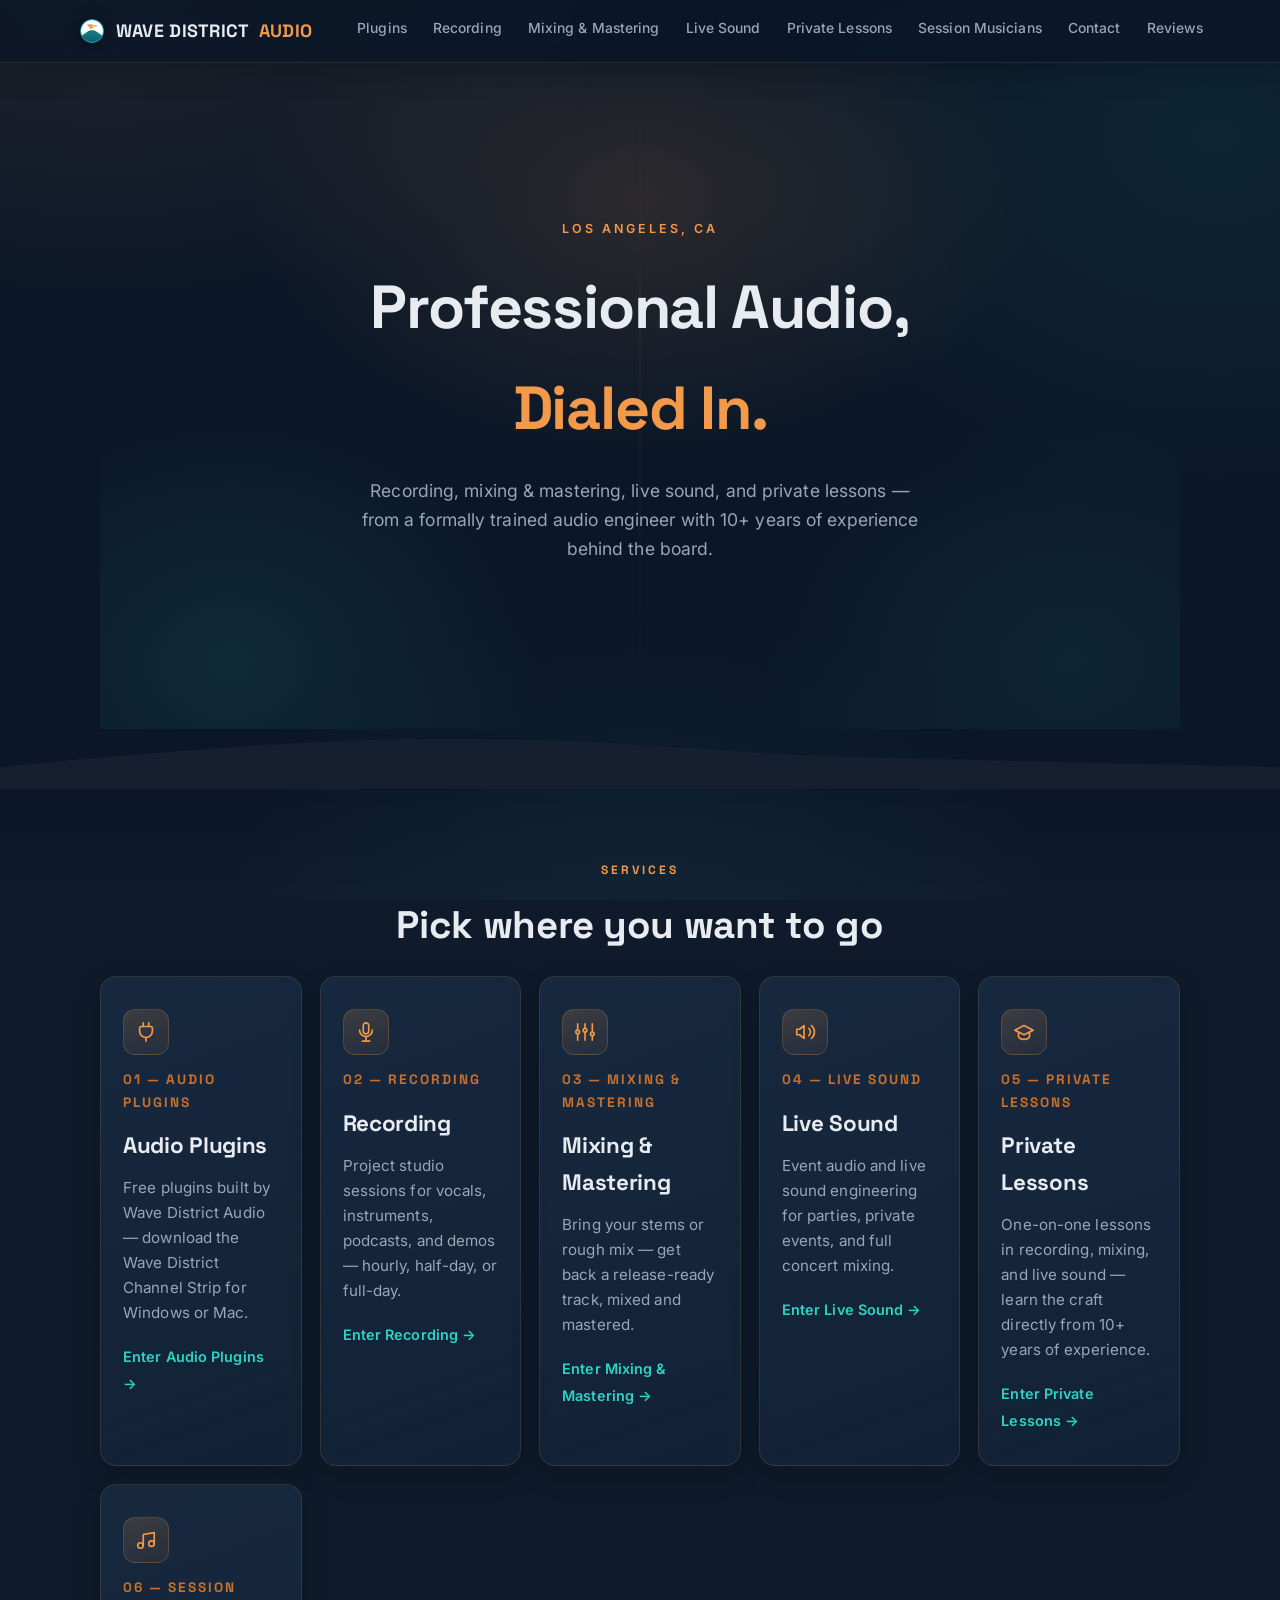
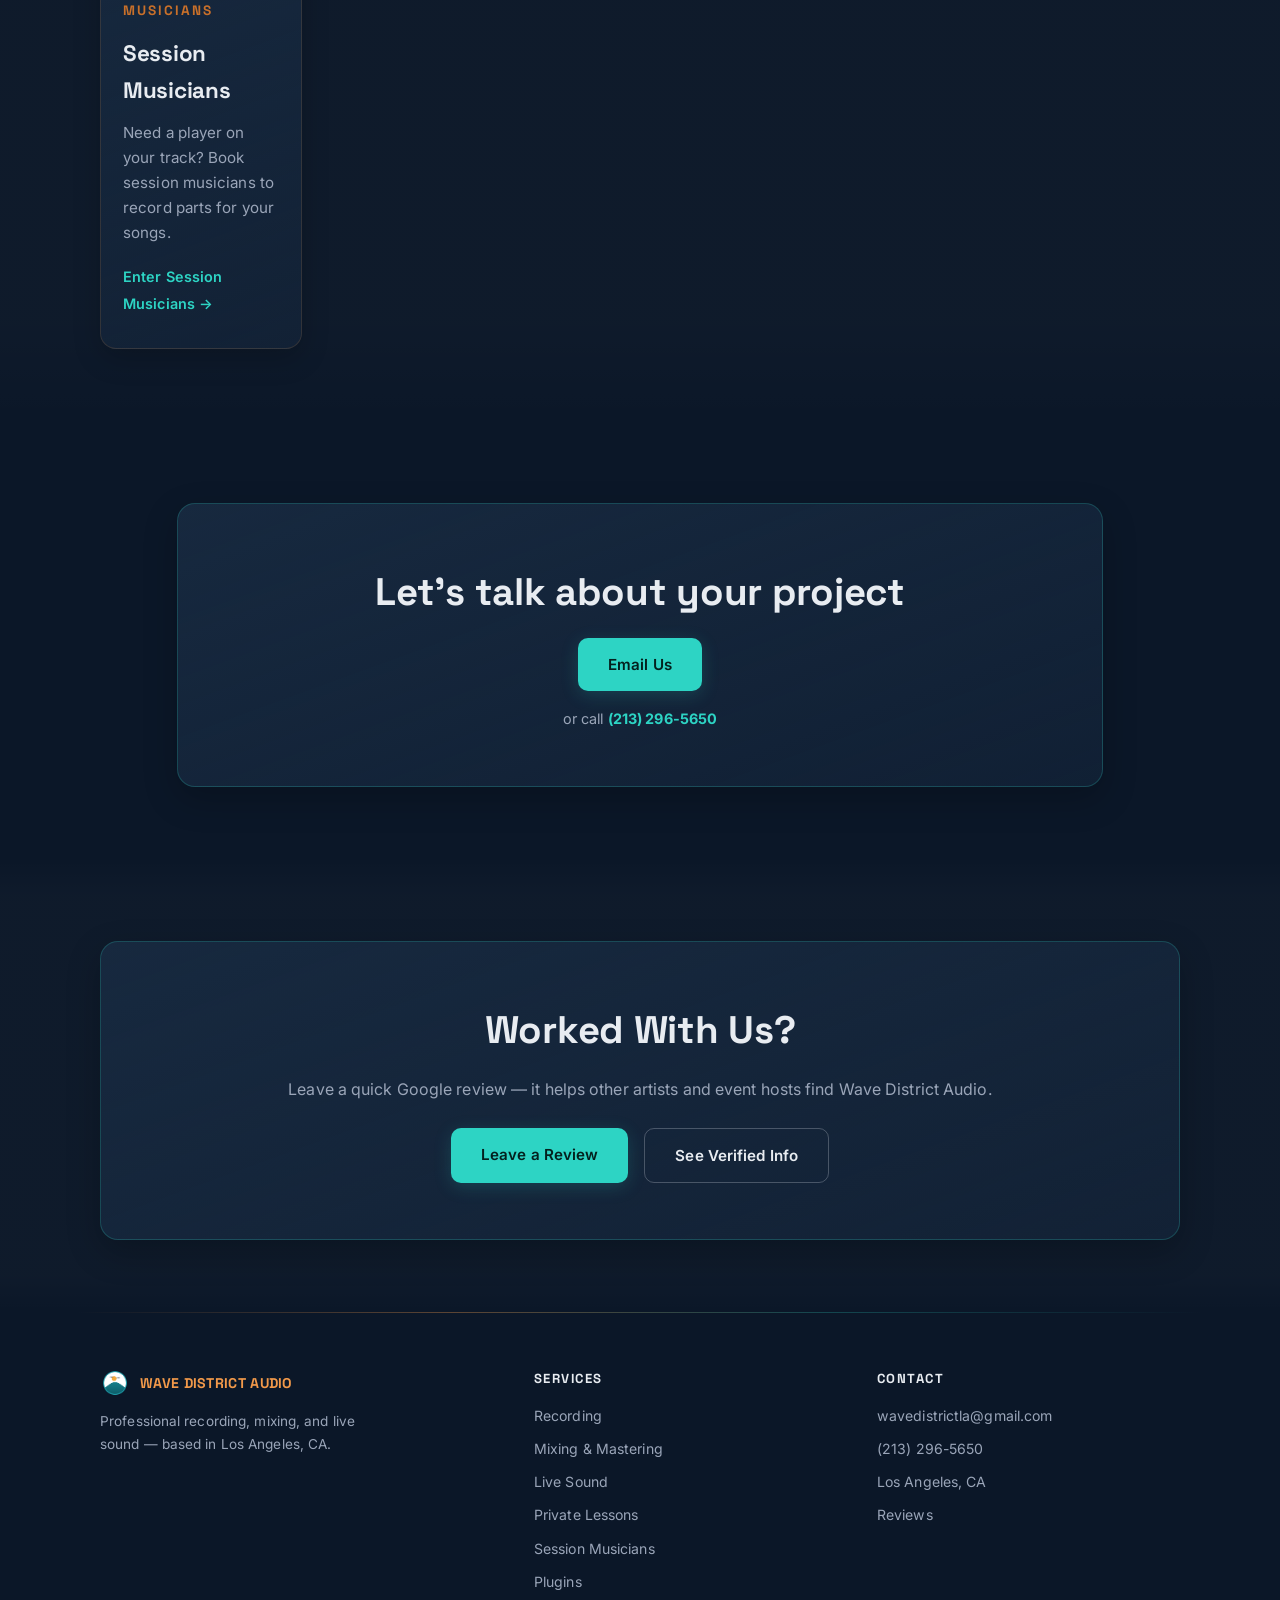
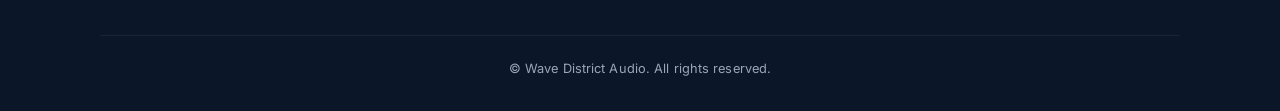
==== commit acefa2ac: "Add Audio Plugins as service 01 on homepage" ====
--- a/wave_district_site/index.html
+++ b/wave_district_site/index.html
@@ -43,37 +43,44 @@
   <div class="section-label">Services</div>
   <h2>Pick where you want to go</h2>
   <div class="panel-grid">
+    <a class="panel" href="plugins.html">
+      <span class="icon-wrap"><svg viewBox="0 0 24 24" fill="none" stroke-width="1.8" stroke-linecap="round" stroke-linejoin="round"><path d="M9 2v4"></path><path d="M15 2v4"></path><path d="M7 6h10a2 2 0 0 1 2 2v3a7 7 0 0 1-7 7 7 7 0 0 1-7-7V8a2 2 0 0 1 2-2Z"></path><path d="M12 18v4"></path></svg></span>
+      <span class="num">01 &mdash; AUDIO PLUGINS</span>
+      <h3>Audio Plugins</h3>
+      <p>Free plugins built by Wave District Audio &mdash; download the Wave District Channel Strip for Windows or Mac.</p>
+      <span class="go">Enter Audio Plugins &rarr;</span>
+    </a>
     <a class="panel" href="recording.html">
       <span class="icon-wrap"><svg viewBox="0 0 24 24" fill="none" stroke-width="1.8" stroke-linecap="round" stroke-linejoin="round"><rect x="9" y="2" width="6" height="12" rx="3"></rect><path d="M5 10a7 7 0 0 0 14 0"></path><line x1="12" y1="17" x2="12" y2="22"></line><line x1="8" y1="22" x2="16" y2="22"></line></svg></span>
-      <span class="num">01 &mdash; RECORDING</span>
+      <span class="num">02 &mdash; RECORDING</span>
       <h3>Recording</h3>
       <p>Project studio sessions for vocals, instruments, podcasts, and demos &mdash; hourly, half-day, or full-day.</p>
       <span class="go">Enter Recording &rarr;</span>
     </a>
     <a class="panel" href="mixing-mastering.html">
       <span class="icon-wrap"><svg viewBox="0 0 24 24" fill="none" stroke-width="1.8" stroke-linecap="round" stroke-linejoin="round"><line x1="4" y1="21" x2="4" y2="14"></line><line x1="4" y1="10" x2="4" y2="3"></line><line x1="12" y1="21" x2="12" y2="12"></line><line x1="12" y1="8" x2="12" y2="3"></line><line x1="20" y1="21" x2="20" y2="16"></line><line x1="20" y1="12" x2="20" y2="3"></line><circle cx="4" cy="12" r="2"></circle><circle cx="12" cy="10" r="2"></circle><circle cx="20" cy="14" r="2"></circle></svg></span>
-      <span class="num">02 &mdash; MIXING &amp; MASTERING</span>
+      <span class="num">03 &mdash; MIXING &amp; MASTERING</span>
       <h3>Mixing &amp; Mastering</h3>
       <p>Bring your stems or rough mix &mdash; get back a release-ready track, mixed and mastered.</p>
       <span class="go">Enter Mixing &amp; Mastering &rarr;</span>
     </a>
     <a class="panel" href="live-sound.html">
       <span class="icon-wrap"><svg viewBox="0 0 24 24" fill="none" stroke-width="1.8" stroke-linecap="round" stroke-linejoin="round"><path d="M11 5 6 9H3v6h3l5 4V5Z"></path><path d="M16 8a5 5 0 0 1 0 8"></path><path d="M19 5a9 9 0 0 1 0 14"></path></svg></span>
-      <span class="num">03 &mdash; LIVE SOUND</span>
+      <span class="num">04 &mdash; LIVE SOUND</span>
       <h3>Live Sound</h3>
       <p>Event audio and live sound engineering for parties, private events, and full concert mixing.</p>
       <span class="go">Enter Live Sound &rarr;</span>
     </a>
     <a class="panel" href="lessons.html">
       <span class="icon-wrap"><svg viewBox="0 0 24 24" fill="none" stroke-width="1.8" stroke-linecap="round" stroke-linejoin="round"><path d="M22 10 12 5 2 10l10 5 10-5Z"></path><path d="M6 12v5c0 1.5 2.5 3 6 3s6-1.5 6-3v-5"></path></svg></span>
-      <span class="num">04 &mdash; PRIVATE LESSONS</span>
+      <span class="num">05 &mdash; PRIVATE LESSONS</span>
       <h3>Private Lessons</h3>
       <p>One-on-one lessons in recording, mixing, and live sound &mdash; learn the craft directly from 10+ years of experience.</p>
       <span class="go">Enter Private Lessons &rarr;</span>
     </a>
     <a class="panel" href="session-musicians.html">
       <span class="icon-wrap"><svg viewBox="0 0 24 24" fill="none" stroke-width="1.8" stroke-linecap="round" stroke-linejoin="round"><circle cx="6" cy="18" r="3"></circle><circle cx="18" cy="16" r="3"></circle><path d="M9 18V6l12-2v12"></path></svg></span>
-      <span class="num">05 &mdash; SESSION MUSICIANS</span>
+      <span class="num">06 &mdash; SESSION MUSICIANS</span>
       <h3>Session Musicians</h3>
       <p>Need a player on your track? Book session musicians to record parts for your songs.</p>
       <span class="go">Enter Session Musicians &rarr;</span>
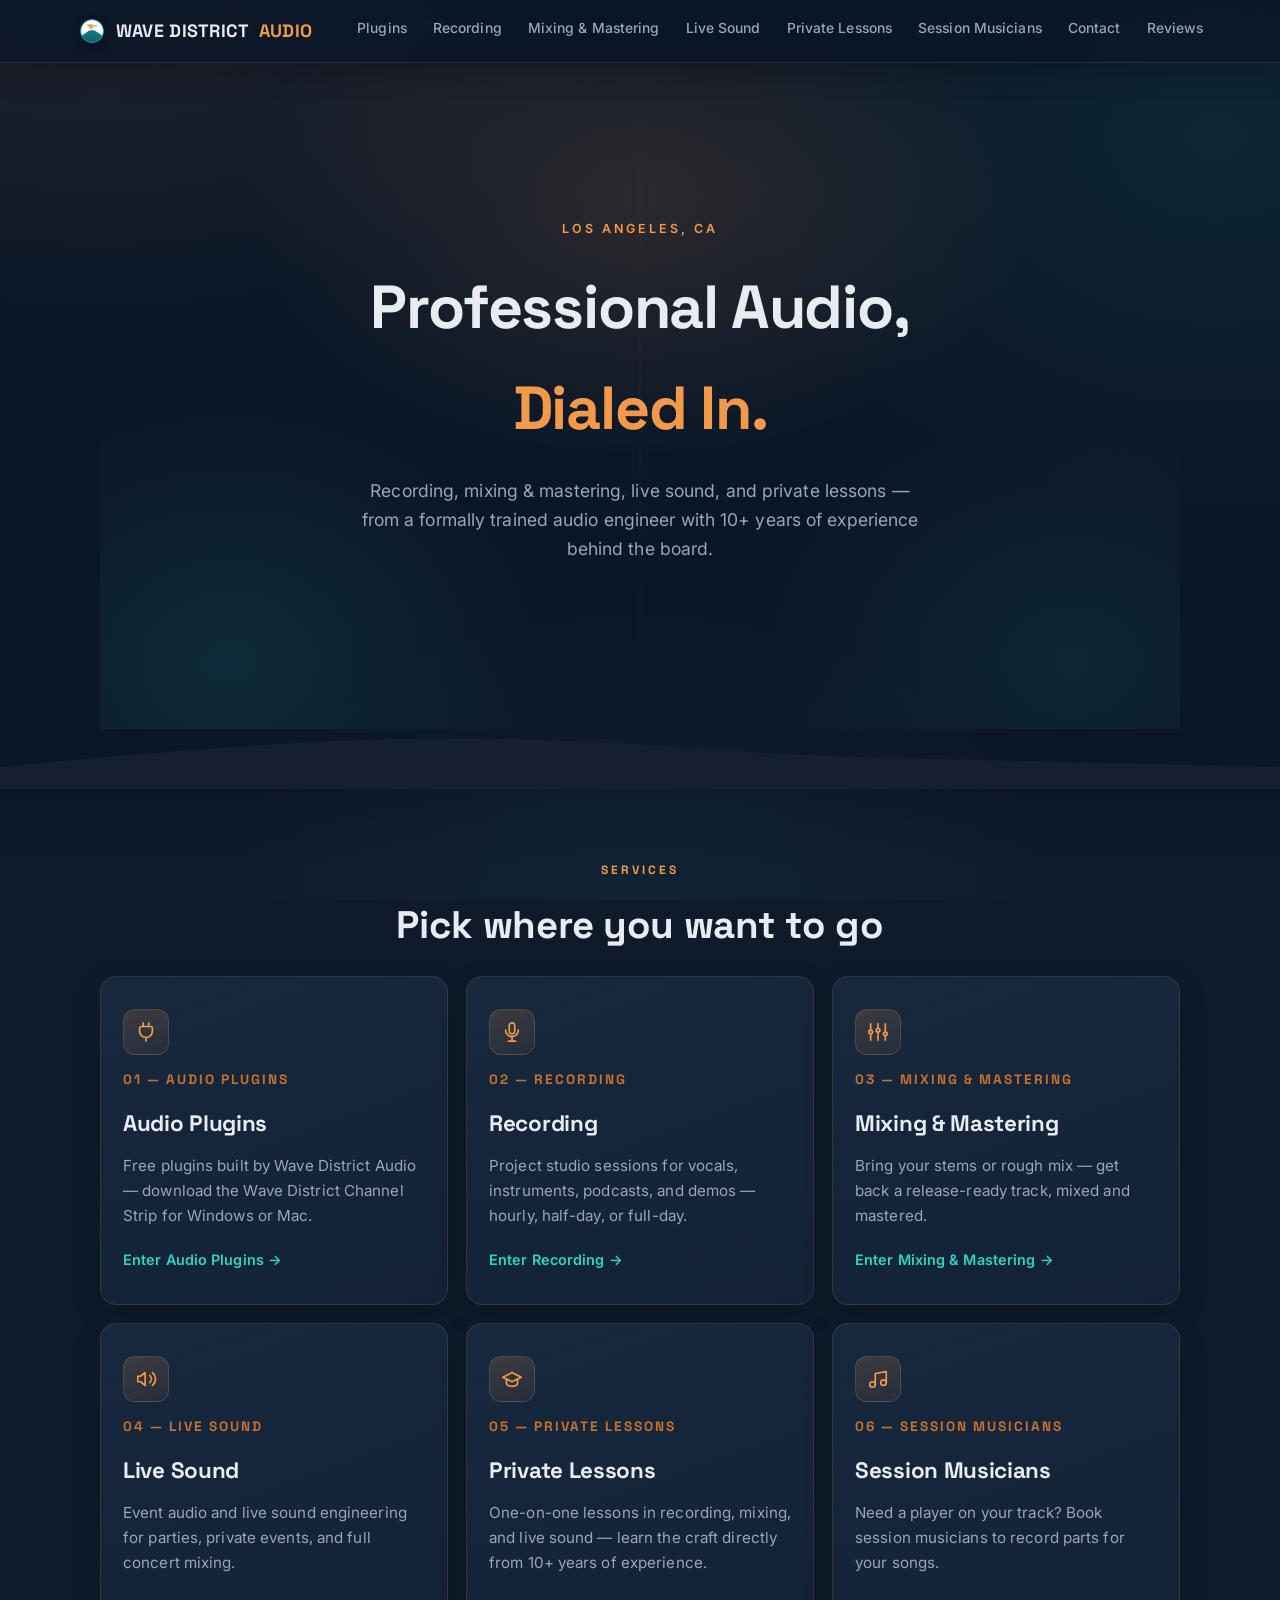
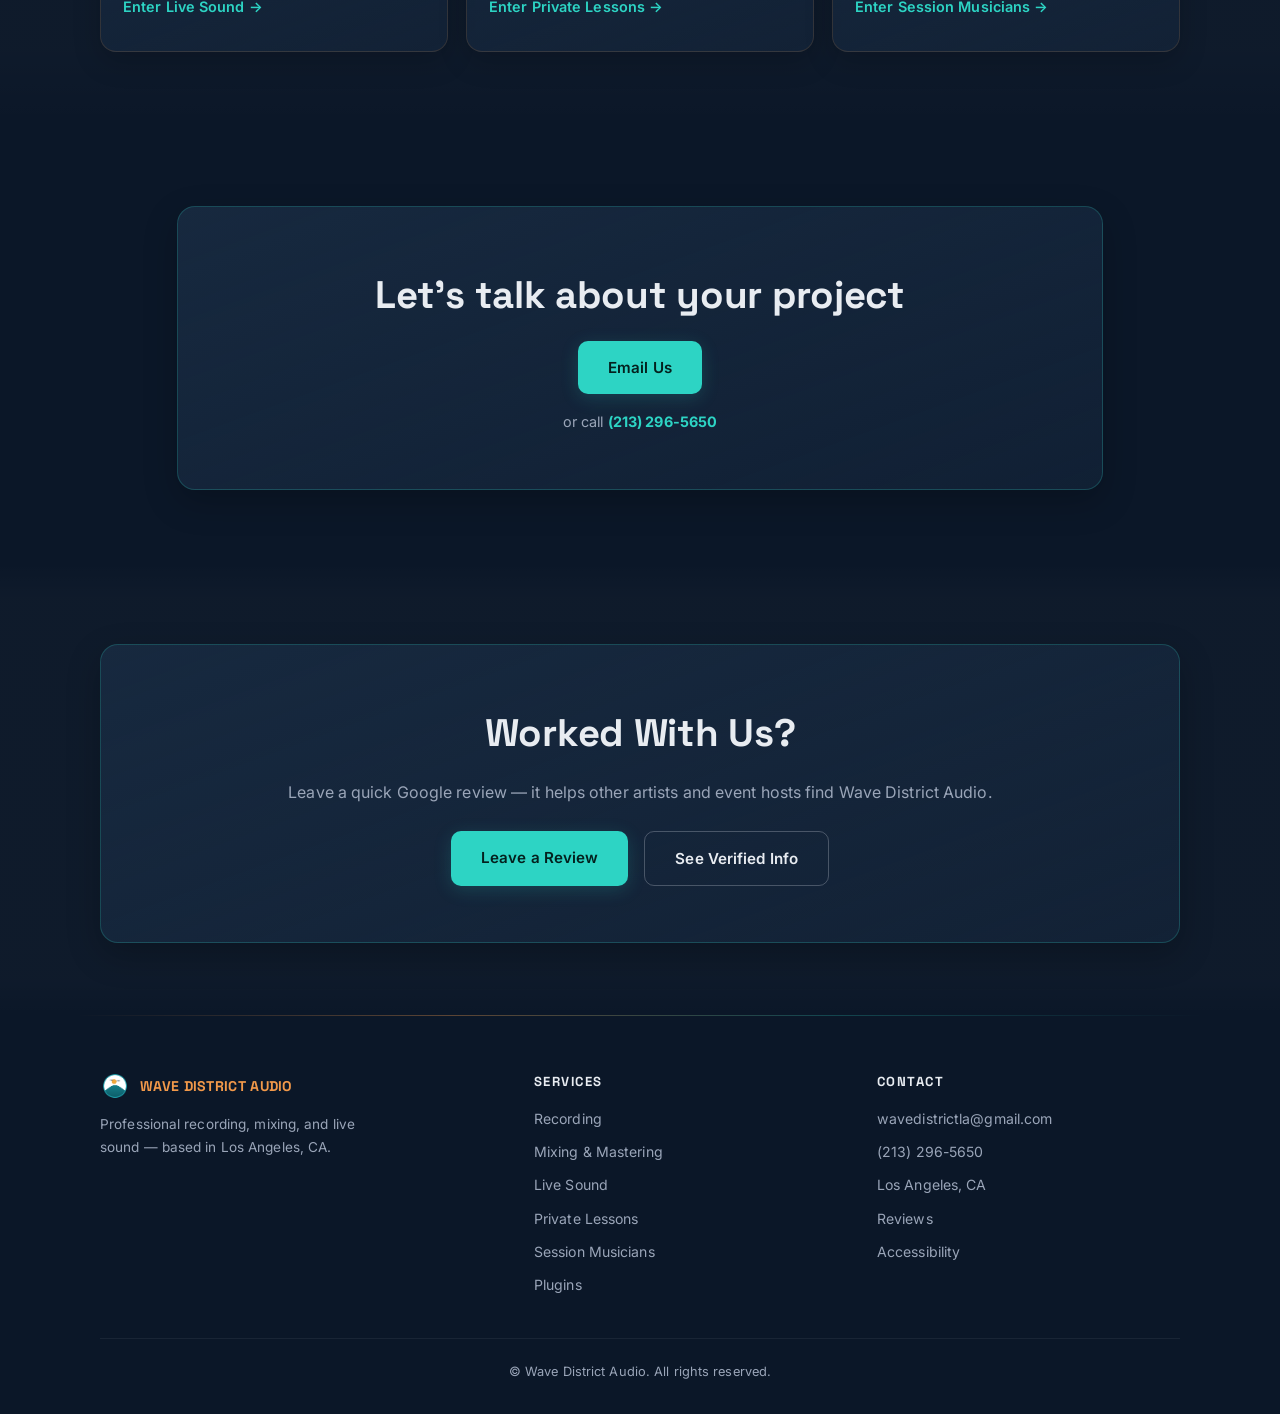
==== commit 45014899: "Add accessibility statement page and skip-link sitewide" ====
--- a/wave_district_site/index.html
+++ b/wave_district_site/index.html
@@ -13,6 +13,8 @@
 </head>
 <body>
 
+<a href="#main" class="skip-link">Skip to content</a>
+
 <nav>
   <div class="brand"><img src="logo-icon.png" alt="Wave District Audio" class="brand-logo"> WAVE DISTRICT <span>AUDIO</span></div>
   <div class="links">
@@ -27,7 +29,7 @@
   </div>
 </nav>
 
-<section class="hero hero-home">
+<section class="hero hero-home" id="main">
   <div class="hero-content">
     <div class="eyebrow">Los Angeles, CA</div>
     <h1>Professional Audio,<br><span>Dialed In.</span></h1>
@@ -133,6 +135,7 @@
       <a href="tel:+12132965650">(213) 296-5650</a>
       <span>Los Angeles, CA</span>
       <a href="reviews.html">Reviews</a>
+      <a href="accessibility.html">Accessibility</a>
     </div>
   </div>
   <div class="footer-bottom">&copy; Wave District Audio. All rights reserved.</div>
--- a/wave_district_site/styles.css
+++ b/wave_district_site/styles.css
@@ -18,6 +18,14 @@
 * { box-sizing: border-box; margin: 0; padding: 0; }
 html { scroll-behavior: smooth; }
 
+.skip-link {
+  position: absolute; top: -50px; left: 12px; z-index: 1000;
+  background: var(--teal); color: var(--navy); font-weight: 700;
+  padding: 12px 20px; border-radius: 8px; text-decoration: none;
+  transition: top .15s;
+}
+.skip-link:focus { top: 12px; outline: 2px solid var(--navy); outline-offset: 2px; }
+
 body {
   font-family: var(--font-body);
   background-color: var(--navy);
@@ -143,7 +151,7 @@
 /* --- Homepage panels --- */
 section:has(.panel-grid) { max-width: 1320px; }
 .panel-grid {
-  display: grid; grid-template-columns: repeat(5, 1fr); gap: 18px; margin-top: 20px;
+  display: grid; grid-template-columns: repeat(3, 1fr); gap: 18px; margin-top: 20px;
 }
 .panel {
   position: relative; display: block;
@@ -366,12 +374,19 @@
 .stems-upload p { color: var(--text-dim); font-size: 0.88rem; margin-bottom: 16px; }
 .quote-fields { display: flex; flex-direction: column; gap: 16px; }
 .quote-fields label { color: var(--text-dim); font-size: 0.85rem; font-weight: 600; display: flex; flex-direction: column; gap: 6px; }
-.quote-fields input, .quote-fields textarea {
+.quote-fields input, .quote-fields select, .quote-fields textarea {
   font-family: inherit; background: rgba(255,255,255,0.03); color: var(--text);
   border: 1px solid rgba(232,236,241,0.15); border-radius: 8px; padding: 12px 14px; font-size: 0.95rem;
   transition: border-color .15s, background .15s;
 }
-.quote-fields input:focus, .quote-fields textarea:focus {
+.quote-fields select {
+  appearance: none; -webkit-appearance: none;
+  background-image: url("data:image/svg+xml;charset=UTF-8,%3Csvg xmlns='http://www.w3.org/2000/svg' viewBox='0 0 24 24' fill='none' stroke='%23e8ecf1' stroke-width='2' stroke-linecap='round' stroke-linejoin='round'%3E%3Cpolyline points='6 9 12 15 18 9'%3E%3C/polyline%3E%3C/svg%3E");
+  background-repeat: no-repeat; background-position: right 14px center; background-size: 16px;
+  padding-right: 38px;
+}
+.quote-fields select option { background: #101826; color: var(--text); }
+.quote-fields input:focus, .quote-fields select:focus, .quote-fields textarea:focus {
   outline: none; border-color: var(--teal); background: rgba(45,212,196,0.05);
 }
 .quote-fields textarea { resize: vertical; min-height: 90px; }
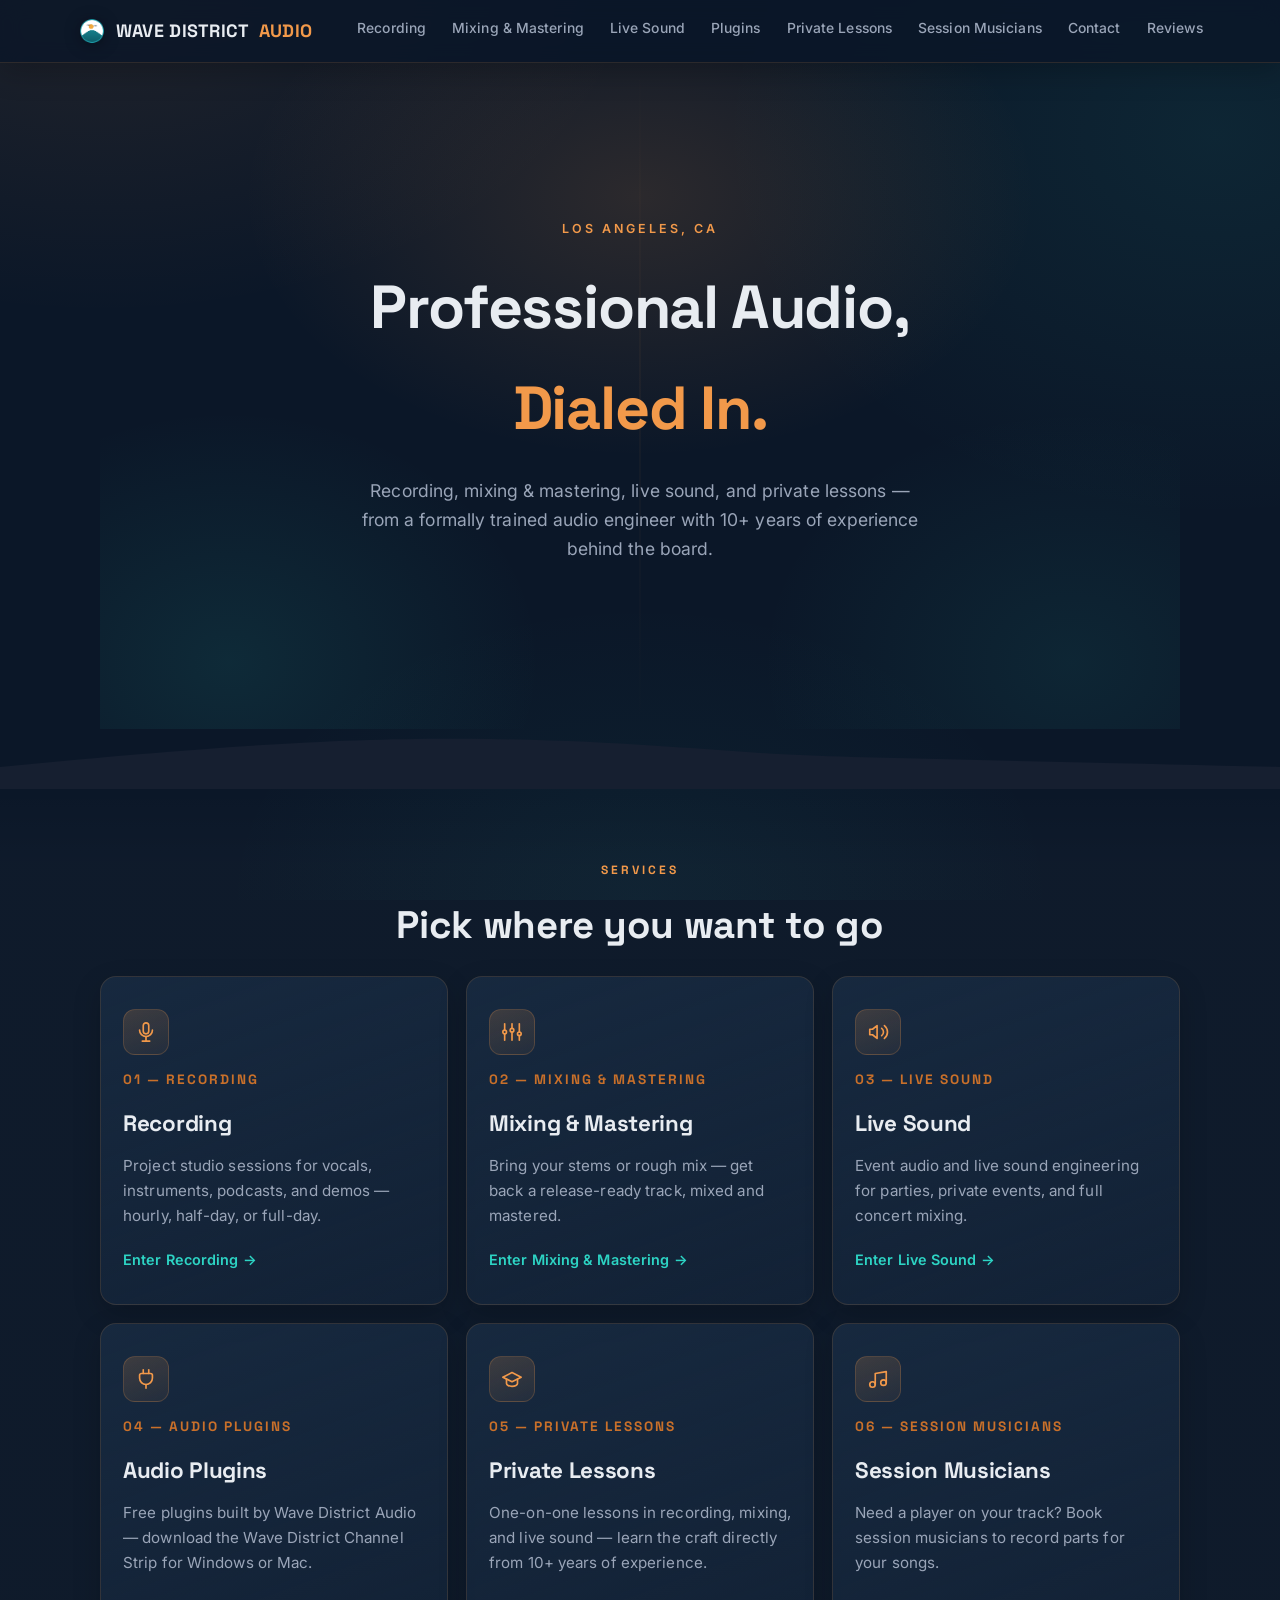
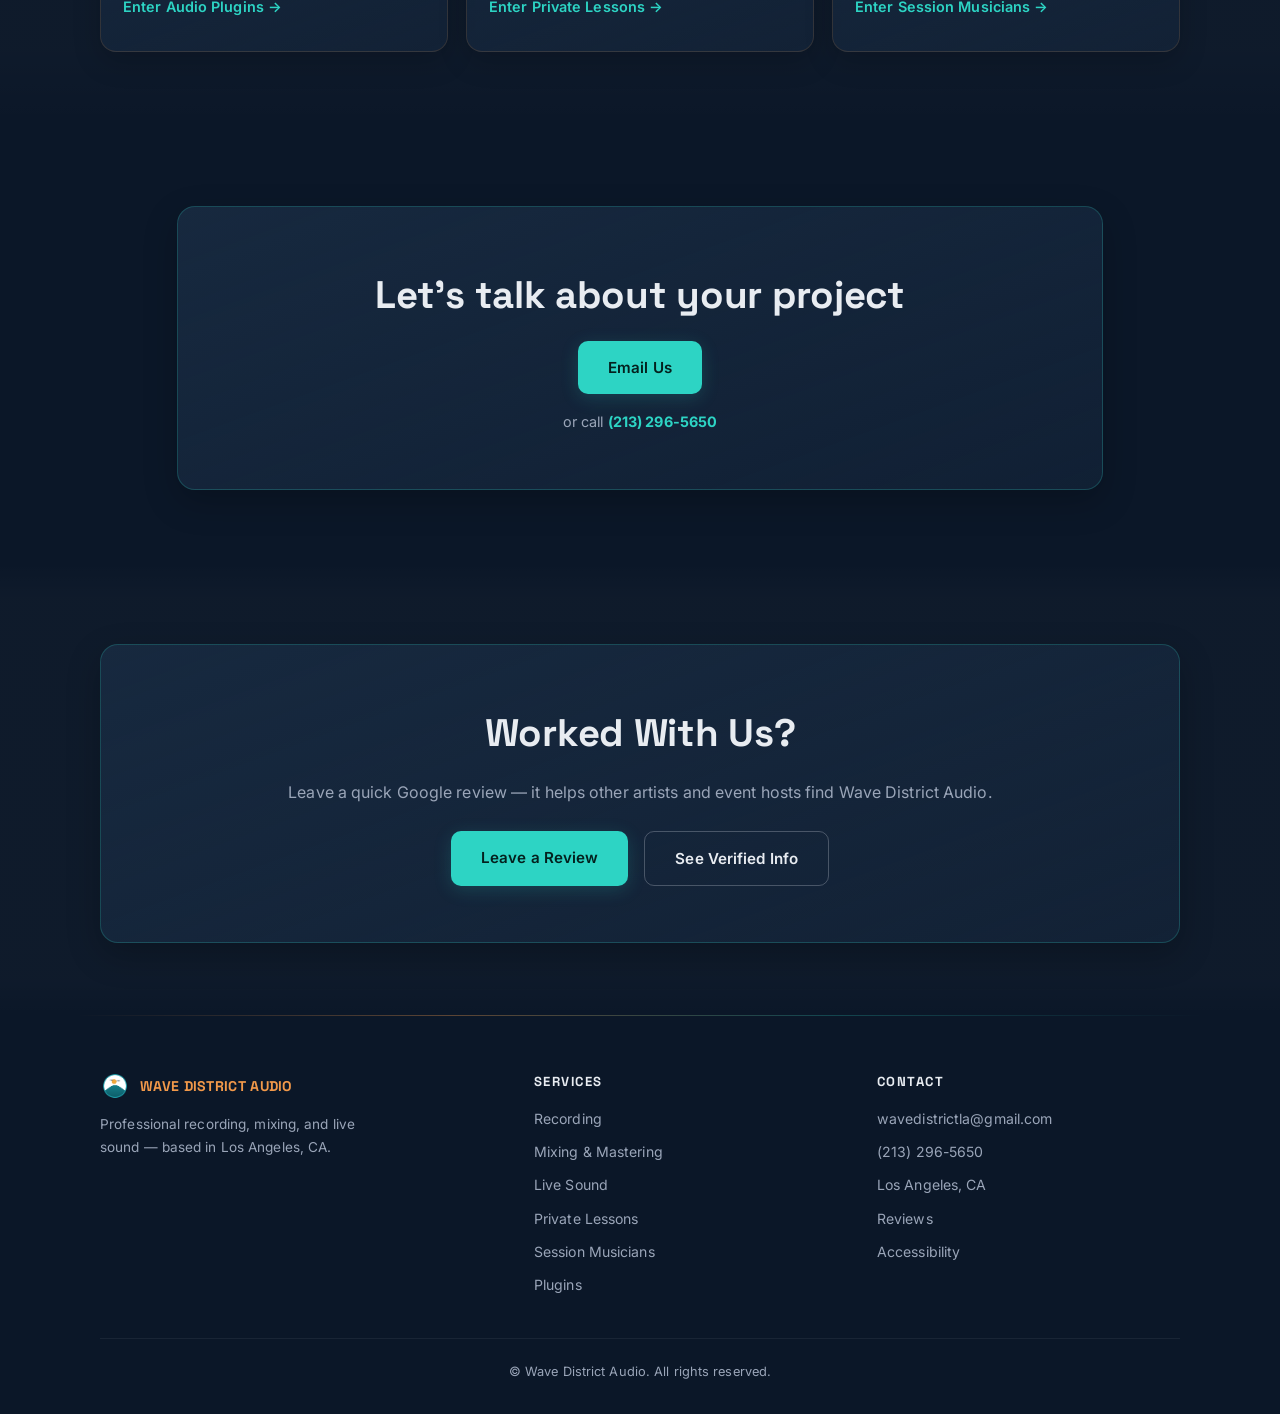
==== commit fe28b4f6: "Reorder nav, swap live-sound bio order, add Cameron photos" ====
--- a/wave_district_site/index.html
+++ b/wave_district_site/index.html
@@ -18,10 +18,10 @@
 <nav>
   <div class="brand"><img src="logo-icon.png" alt="Wave District Audio" class="brand-logo"> WAVE DISTRICT <span>AUDIO</span></div>
   <div class="links">
-    <a href="plugins.html">Plugins</a>
     <a href="recording.html">Recording</a>
     <a href="mixing-mastering.html">Mixing &amp; Mastering</a>
     <a href="live-sound.html">Live Sound</a>
+    <a href="plugins.html">Plugins</a>
     <a href="lessons.html">Private Lessons</a>
     <a href="session-musicians.html">Session Musicians</a>
     <a href="#contact">Contact</a>
@@ -45,33 +45,33 @@
   <div class="section-label">Services</div>
   <h2>Pick where you want to go</h2>
   <div class="panel-grid">
-    <a class="panel" href="plugins.html">
-      <span class="icon-wrap"><svg viewBox="0 0 24 24" fill="none" stroke-width="1.8" stroke-linecap="round" stroke-linejoin="round"><path d="M9 2v4"></path><path d="M15 2v4"></path><path d="M7 6h10a2 2 0 0 1 2 2v3a7 7 0 0 1-7 7 7 7 0 0 1-7-7V8a2 2 0 0 1 2-2Z"></path><path d="M12 18v4"></path></svg></span>
-      <span class="num">01 &mdash; AUDIO PLUGINS</span>
-      <h3>Audio Plugins</h3>
-      <p>Free plugins built by Wave District Audio &mdash; download the Wave District Channel Strip for Windows or Mac.</p>
-      <span class="go">Enter Audio Plugins &rarr;</span>
-    </a>
     <a class="panel" href="recording.html">
       <span class="icon-wrap"><svg viewBox="0 0 24 24" fill="none" stroke-width="1.8" stroke-linecap="round" stroke-linejoin="round"><rect x="9" y="2" width="6" height="12" rx="3"></rect><path d="M5 10a7 7 0 0 0 14 0"></path><line x1="12" y1="17" x2="12" y2="22"></line><line x1="8" y1="22" x2="16" y2="22"></line></svg></span>
-      <span class="num">02 &mdash; RECORDING</span>
+      <span class="num">01 &mdash; RECORDING</span>
       <h3>Recording</h3>
       <p>Project studio sessions for vocals, instruments, podcasts, and demos &mdash; hourly, half-day, or full-day.</p>
       <span class="go">Enter Recording &rarr;</span>
     </a>
     <a class="panel" href="mixing-mastering.html">
       <span class="icon-wrap"><svg viewBox="0 0 24 24" fill="none" stroke-width="1.8" stroke-linecap="round" stroke-linejoin="round"><line x1="4" y1="21" x2="4" y2="14"></line><line x1="4" y1="10" x2="4" y2="3"></line><line x1="12" y1="21" x2="12" y2="12"></line><line x1="12" y1="8" x2="12" y2="3"></line><line x1="20" y1="21" x2="20" y2="16"></line><line x1="20" y1="12" x2="20" y2="3"></line><circle cx="4" cy="12" r="2"></circle><circle cx="12" cy="10" r="2"></circle><circle cx="20" cy="14" r="2"></circle></svg></span>
-      <span class="num">03 &mdash; MIXING &amp; MASTERING</span>
+      <span class="num">02 &mdash; MIXING &amp; MASTERING</span>
       <h3>Mixing &amp; Mastering</h3>
       <p>Bring your stems or rough mix &mdash; get back a release-ready track, mixed and mastered.</p>
       <span class="go">Enter Mixing &amp; Mastering &rarr;</span>
     </a>
     <a class="panel" href="live-sound.html">
       <span class="icon-wrap"><svg viewBox="0 0 24 24" fill="none" stroke-width="1.8" stroke-linecap="round" stroke-linejoin="round"><path d="M11 5 6 9H3v6h3l5 4V5Z"></path><path d="M16 8a5 5 0 0 1 0 8"></path><path d="M19 5a9 9 0 0 1 0 14"></path></svg></span>
-      <span class="num">04 &mdash; LIVE SOUND</span>
+      <span class="num">03 &mdash; LIVE SOUND</span>
       <h3>Live Sound</h3>
       <p>Event audio and live sound engineering for parties, private events, and full concert mixing.</p>
       <span class="go">Enter Live Sound &rarr;</span>
+    </a>
+    <a class="panel" href="plugins.html">
+      <span class="icon-wrap"><svg viewBox="0 0 24 24" fill="none" stroke-width="1.8" stroke-linecap="round" stroke-linejoin="round"><path d="M9 2v4"></path><path d="M15 2v4"></path><path d="M7 6h10a2 2 0 0 1 2 2v3a7 7 0 0 1-7 7 7 7 0 0 1-7-7V8a2 2 0 0 1 2-2Z"></path><path d="M12 18v4"></path></svg></span>
+      <span class="num">04 &mdash; AUDIO PLUGINS</span>
+      <h3>Audio Plugins</h3>
+      <p>Free plugins built by Wave District Audio &mdash; download the Wave District Channel Strip for Windows or Mac.</p>
+      <span class="go">Enter Audio Plugins &rarr;</span>
     </a>
     <a class="panel" href="lessons.html">
       <span class="icon-wrap"><svg viewBox="0 0 24 24" fill="none" stroke-width="1.8" stroke-linecap="round" stroke-linejoin="round"><path d="M22 10 12 5 2 10l10 5 10-5Z"></path><path d="M6 12v5c0 1.5 2.5 3 6 3s6-1.5 6-3v-5"></path></svg></span>
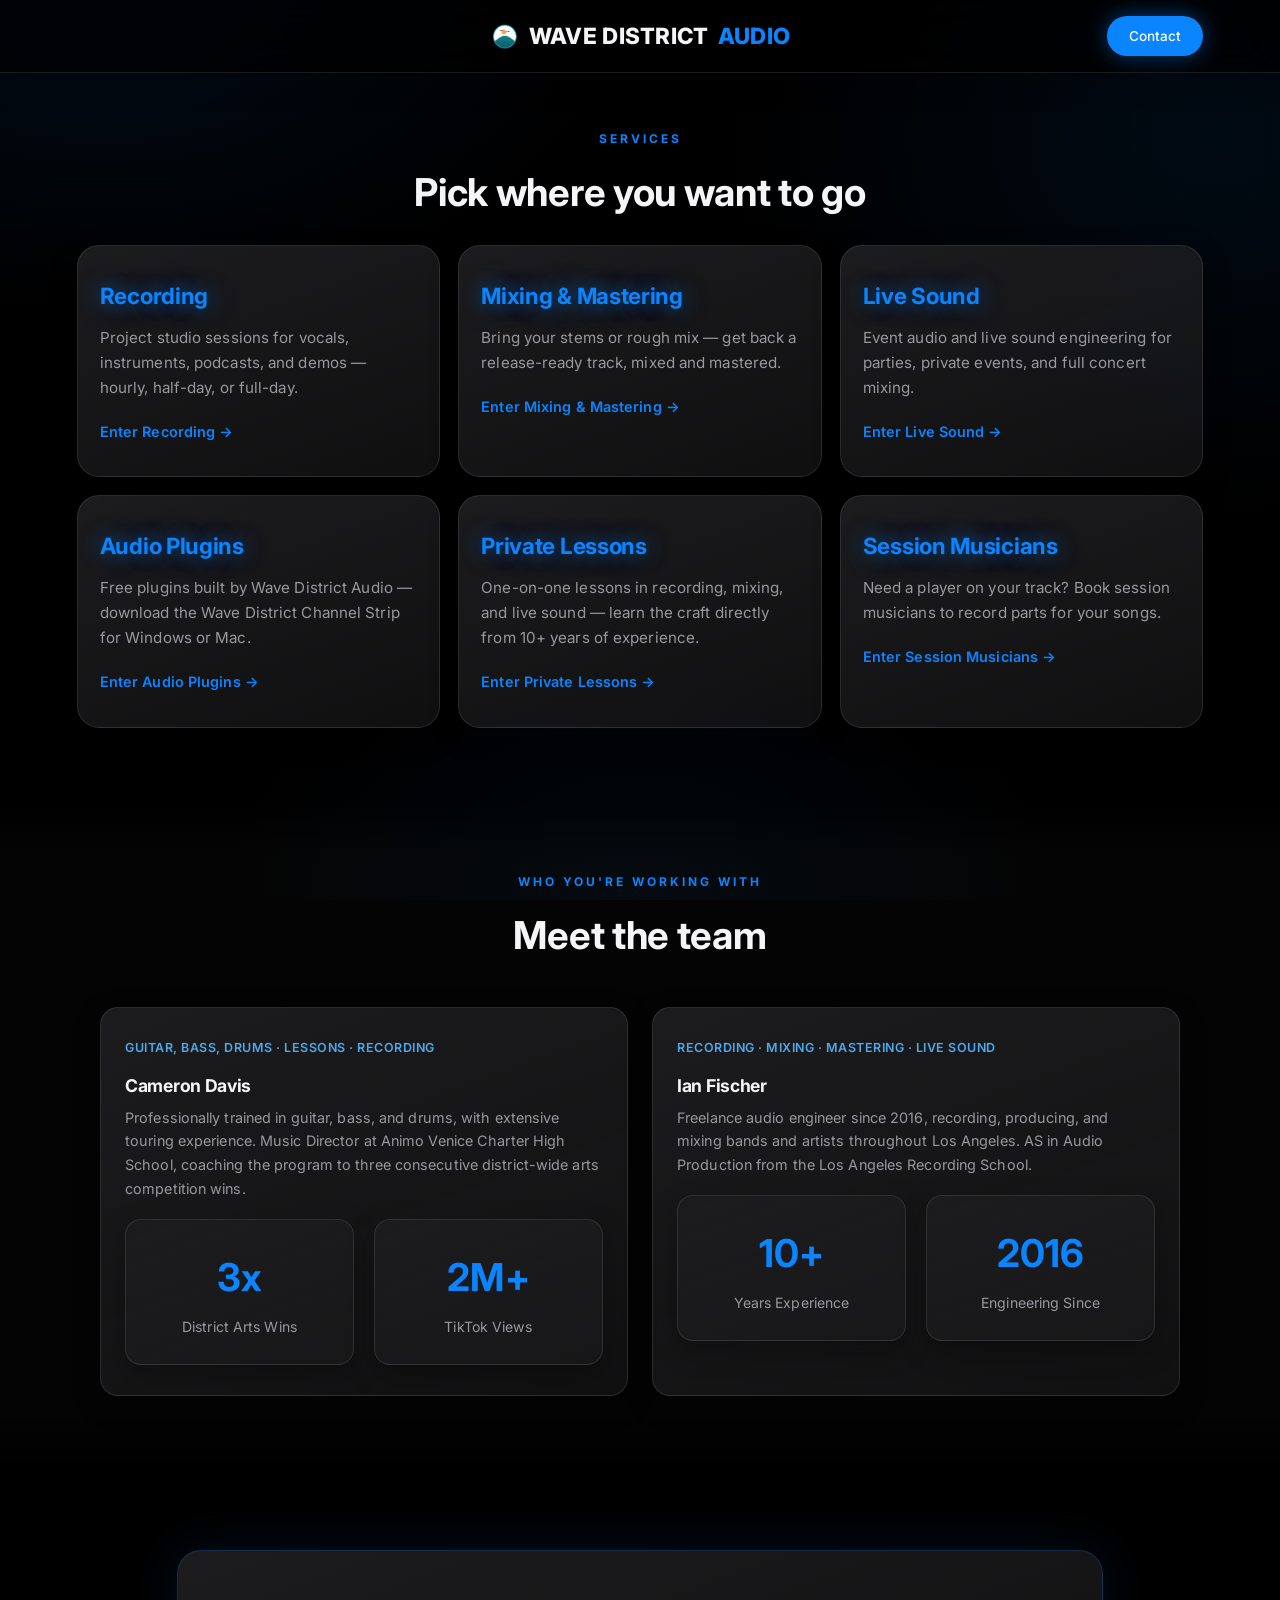
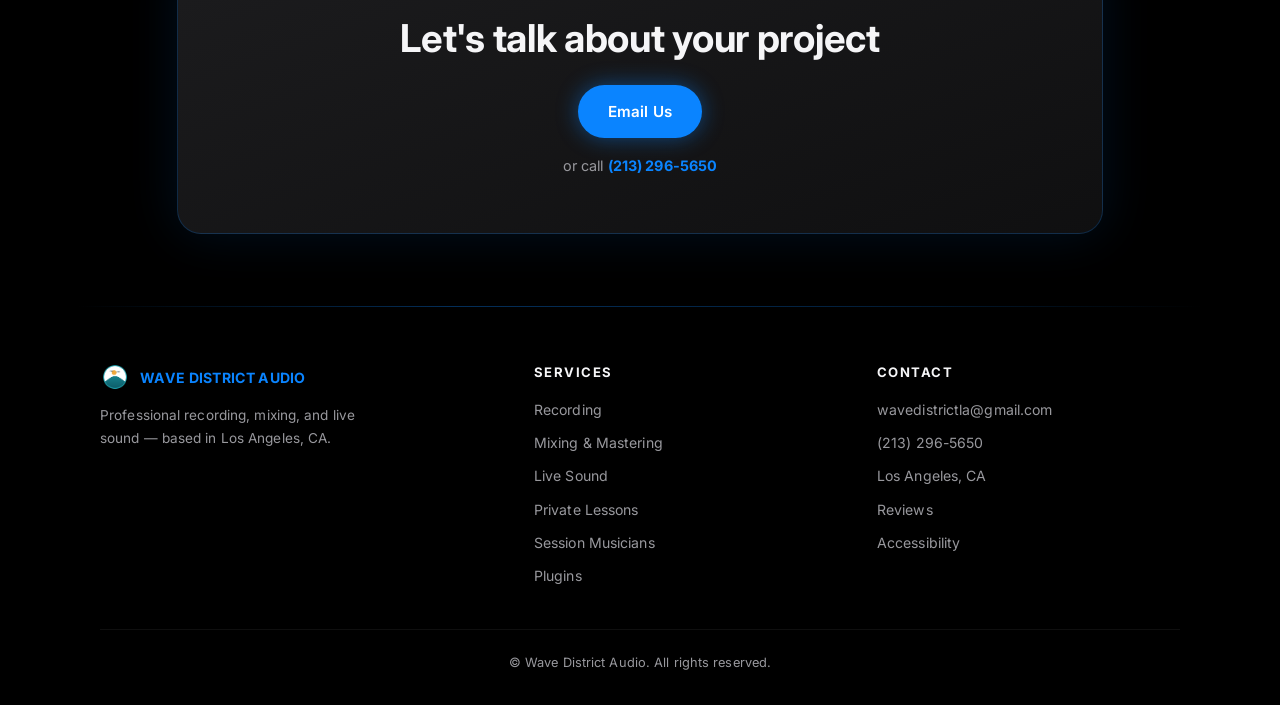
==== commit 9bbdb54f: "Redesign: dark/blue glow visual system site-wide" ====
--- a/wave_district_site/index.html
+++ b/wave_district_site/index.html
@@ -6,7 +6,7 @@
 <title>Wave District Audio | Los Angeles</title>
 <link rel="preconnect" href="https://fonts.googleapis.com">
 <link rel="preconnect" href="https://fonts.gstatic.com" crossorigin>
-<link href="https://fonts.googleapis.com/css2?family=Inter:wght@400;500;600;700&family=Space+Grotesk:wght@500;600;700&display=swap" rel="stylesheet">
+<link href="https://fonts.googleapis.com/css2?family=Inter:wght@400;500;600;700;800&display=swap" rel="stylesheet">
 <link rel="stylesheet" href="styles.css">
 <link rel="icon" type="image/png" sizes="32x32" href="favicon-32.png">
 <link rel="apple-touch-icon" href="favicon-180.png">
@@ -15,78 +15,72 @@
 
 <a href="#main" class="skip-link">Skip to content</a>
 
-<nav>
-  <div class="brand"><img src="logo-icon.png" alt="Wave District Audio" class="brand-logo"> WAVE DISTRICT <span>AUDIO</span></div>
-  <div class="links">
-    <a href="recording.html">Recording</a>
-    <a href="mixing-mastering.html">Mixing &amp; Mastering</a>
-    <a href="live-sound.html">Live Sound</a>
-    <a href="plugins.html">Plugins</a>
-    <a href="lessons.html">Private Lessons</a>
-    <a href="session-musicians.html">Session Musicians</a>
-    <a href="#contact">Contact</a>
-    <a href="reviews.html">Reviews</a>
+<nav style="justify-content:center; position:relative;">
+  <div class="brand" style="position:absolute; left:50%; top:50%; transform:translate(-50%,-50%); font-size:1.4rem; font-weight:800;"><img src="logo-icon.png" alt="Wave District Audio" class="brand-logo"> WAVE DISTRICT <span>AUDIO</span></div>
+  <div class="links" style="margin-left:auto;">
+    <a href="#contact" class="btn btn-primary" style="padding:9px 22px; font-size:0.85rem;">Contact</a>
   </div>
 </nav>
 
-<section class="hero hero-home" id="main">
-  <div class="hero-content">
-    <div class="eyebrow">Los Angeles, CA</div>
-    <h1>Professional Audio,<br><span>Dialed In.</span></h1>
-    <p class="sub">Recording, mixing &amp; mastering, live sound, and private lessons &mdash; from a formally trained audio engineer with 10+ years of experience behind the board.</p>
-  </div>
-</section>
-
-<svg class="wave-divider" viewBox="0 0 1200 60" preserveAspectRatio="none" xmlns="http://www.w3.org/2000/svg">
-  <path d="M0,38 C220,15 340,8 460,10 C620,13 680,25 800,28 C950,32 1080,35 1200,38 L1200,60 L0,60 Z" fill="#161f30"></path>
-</svg>
-
-<section>
+<section id="main" style="padding-top:56px;">
   <div class="section-label">Services</div>
   <h2>Pick where you want to go</h2>
   <div class="panel-grid">
     <a class="panel" href="recording.html">
-      <span class="icon-wrap"><svg viewBox="0 0 24 24" fill="none" stroke-width="1.8" stroke-linecap="round" stroke-linejoin="round"><rect x="9" y="2" width="6" height="12" rx="3"></rect><path d="M5 10a7 7 0 0 0 14 0"></path><line x1="12" y1="17" x2="12" y2="22"></line><line x1="8" y1="22" x2="16" y2="22"></line></svg></span>
-      <span class="num">01 &mdash; RECORDING</span>
       <h3>Recording</h3>
       <p>Project studio sessions for vocals, instruments, podcasts, and demos &mdash; hourly, half-day, or full-day.</p>
       <span class="go">Enter Recording &rarr;</span>
     </a>
     <a class="panel" href="mixing-mastering.html">
-      <span class="icon-wrap"><svg viewBox="0 0 24 24" fill="none" stroke-width="1.8" stroke-linecap="round" stroke-linejoin="round"><line x1="4" y1="21" x2="4" y2="14"></line><line x1="4" y1="10" x2="4" y2="3"></line><line x1="12" y1="21" x2="12" y2="12"></line><line x1="12" y1="8" x2="12" y2="3"></line><line x1="20" y1="21" x2="20" y2="16"></line><line x1="20" y1="12" x2="20" y2="3"></line><circle cx="4" cy="12" r="2"></circle><circle cx="12" cy="10" r="2"></circle><circle cx="20" cy="14" r="2"></circle></svg></span>
-      <span class="num">02 &mdash; MIXING &amp; MASTERING</span>
       <h3>Mixing &amp; Mastering</h3>
       <p>Bring your stems or rough mix &mdash; get back a release-ready track, mixed and mastered.</p>
       <span class="go">Enter Mixing &amp; Mastering &rarr;</span>
     </a>
     <a class="panel" href="live-sound.html">
-      <span class="icon-wrap"><svg viewBox="0 0 24 24" fill="none" stroke-width="1.8" stroke-linecap="round" stroke-linejoin="round"><path d="M11 5 6 9H3v6h3l5 4V5Z"></path><path d="M16 8a5 5 0 0 1 0 8"></path><path d="M19 5a9 9 0 0 1 0 14"></path></svg></span>
-      <span class="num">03 &mdash; LIVE SOUND</span>
       <h3>Live Sound</h3>
       <p>Event audio and live sound engineering for parties, private events, and full concert mixing.</p>
       <span class="go">Enter Live Sound &rarr;</span>
     </a>
     <a class="panel" href="plugins.html">
-      <span class="icon-wrap"><svg viewBox="0 0 24 24" fill="none" stroke-width="1.8" stroke-linecap="round" stroke-linejoin="round"><path d="M9 2v4"></path><path d="M15 2v4"></path><path d="M7 6h10a2 2 0 0 1 2 2v3a7 7 0 0 1-7 7 7 7 0 0 1-7-7V8a2 2 0 0 1 2-2Z"></path><path d="M12 18v4"></path></svg></span>
-      <span class="num">04 &mdash; AUDIO PLUGINS</span>
       <h3>Audio Plugins</h3>
       <p>Free plugins built by Wave District Audio &mdash; download the Wave District Channel Strip for Windows or Mac.</p>
       <span class="go">Enter Audio Plugins &rarr;</span>
     </a>
     <a class="panel" href="lessons.html">
-      <span class="icon-wrap"><svg viewBox="0 0 24 24" fill="none" stroke-width="1.8" stroke-linecap="round" stroke-linejoin="round"><path d="M22 10 12 5 2 10l10 5 10-5Z"></path><path d="M6 12v5c0 1.5 2.5 3 6 3s6-1.5 6-3v-5"></path></svg></span>
-      <span class="num">05 &mdash; PRIVATE LESSONS</span>
       <h3>Private Lessons</h3>
       <p>One-on-one lessons in recording, mixing, and live sound &mdash; learn the craft directly from 10+ years of experience.</p>
       <span class="go">Enter Private Lessons &rarr;</span>
     </a>
     <a class="panel" href="session-musicians.html">
-      <span class="icon-wrap"><svg viewBox="0 0 24 24" fill="none" stroke-width="1.8" stroke-linecap="round" stroke-linejoin="round"><circle cx="6" cy="18" r="3"></circle><circle cx="18" cy="16" r="3"></circle><path d="M9 18V6l12-2v12"></path></svg></span>
-      <span class="num">06 &mdash; SESSION MUSICIANS</span>
       <h3>Session Musicians</h3>
       <p>Need a player on your track? Book session musicians to record parts for your songs.</p>
       <span class="go">Enter Session Musicians &rarr;</span>
     </a>
+  </div>
+</section>
+
+<section id="team">
+  <div class="section-label">Who You're Working With</div>
+  <h2>Meet the team</h2>
+  <div class="cards">
+    <div class="card">
+      <span class="tag">GUITAR, BASS, DRUMS &middot; LESSONS &middot; RECORDING</span>
+      <h3>Cameron Davis</h3>
+      <p>Professionally trained in guitar, bass, and drums, with extensive touring experience. Music Director at Animo Venice Charter High School, coaching the program to three consecutive district-wide arts competition wins.</p>
+      <div class="stats-row">
+        <div class="stat-box"><div class="num">3x</div><div class="label">District Arts Wins</div></div>
+        <div class="stat-box"><div class="num">2M+</div><div class="label">TikTok Views</div></div>
+      </div>
+    </div>
+    <div class="card">
+      <span class="tag">RECORDING &middot; MIXING &middot; MASTERING &middot; LIVE SOUND</span>
+      <h3>Ian Fischer</h3>
+      <p>Freelance audio engineer since 2016, recording, producing, and mixing bands and artists throughout Los Angeles. AS in Audio Production from the Los Angeles Recording School.</p>
+      <div class="stats-row">
+        <div class="stat-box"><div class="num">10+</div><div class="label">Years Experience</div></div>
+        <div class="stat-box"><div class="num">2016</div><div class="label">Engineering Since</div></div>
+      </div>
+    </div>
   </div>
 </section>
 
@@ -97,17 +91,6 @@
       <a id="emailCta" class="btn btn-primary" href="mailto:wavedistrictla@gmail.com">Email Us</a>
     </div>
     <div class="contact-alt">or call <a href="tel:+12132965650">(213) 296-5650</a></div>
-  </div>
-</section>
-
-<section id="leave-review">
-  <div class="contact-box">
-    <h2>Worked With Us?</h2>
-    <p>Leave a quick Google review &mdash; it helps other artists and event hosts find Wave District Audio.</p>
-    <div class="cta-row">
-      <a href="https://www.google.com/maps/search/?api=1&query=Wave+District+Audio+Los+Angeles+CA" target="_blank" rel="noopener" class="btn btn-primary">Leave a Review</a>
-      <a href="reviews.html" class="btn btn-outline">See Verified Info</a>
-    </div>
   </div>
 </section>
 
--- a/wave_district_site/styles.css
+++ b/wave_district_site/styles.css
@@ -1,18 +1,18 @@
 :root {
-  /* 60% - dominant: blue */
-  --navy: #0b1728;
-  --navy-2: #16283f;
-  --navy-3: #0e2035;
-  --navy-card: #17293f;
-  /* 30% - secondary: orange */
-  --orange: #f2994a;
-  --orange-dim: #c9702a;
-  /* 10% - accent: teal (interactive elements only) */
-  --teal: #2dd4c4;
-  --text: #e8ecf1;
-  --text-dim: #9aa5b8;
-
-  --font-head: 'Space Grotesk', -apple-system, BlinkMacSystemFont, 'Segoe UI', sans-serif;
+  /* dominant: black */
+  --navy: #000000;
+  --navy-2: #1c1c1e;
+  --navy-3: #141416;
+  --navy-card: #1c1c1e;
+  /* accent: blue (labels) */
+  --orange: #0a84ff;
+  --orange-dim: #4fa8e8;
+  /* accent: blue (interactive elements) */
+  --teal: #0a84ff;
+  --text: #f5f5f7;
+  --text-dim: #98989d;
+
+  --font-head: 'Inter', -apple-system, BlinkMacSystemFont, 'Segoe UI', sans-serif;
   --font-body: 'Inter', -apple-system, BlinkMacSystemFont, 'Segoe UI', Helvetica, Arial, sans-serif;
 }
 * { box-sizing: border-box; margin: 0; padding: 0; }
@@ -30,9 +30,9 @@
   font-family: var(--font-body);
   background-color: var(--navy);
   background-image:
-    radial-gradient(ellipse 900px 600px at 8% -5%, rgba(242,153,74,0.10), transparent 60%),
-    radial-gradient(ellipse 900px 700px at 95% 15%, rgba(45,212,196,0.08), transparent 55%),
-    radial-gradient(ellipse 700px 500px at 50% 100%, rgba(45,212,196,0.05), transparent 60%);
+    radial-gradient(ellipse 900px 600px at 8% -5%, rgba(10,132,255,0.10), transparent 60%),
+    radial-gradient(ellipse 900px 700px at 95% 15%, rgba(10,132,255,0.08), transparent 55%),
+    radial-gradient(ellipse 700px 500px at 50% 100%, rgba(10,132,255,0.05), transparent 60%);
   background-position: 0 0, 0 0, 0 0;
   background-attachment: fixed, fixed, fixed;
   background-repeat: no-repeat, no-repeat, no-repeat;
@@ -50,9 +50,10 @@
   position: sticky; top: 0; z-index: 50;
   display: flex; justify-content: space-between; align-items: center;
   padding: 16px 6%;
-  background: rgba(11,23,40,0.85);
-  backdrop-filter: blur(10px);
-  border-bottom: 1px solid rgba(242,153,74,0.14);
+  background: rgba(0,0,0,0.72);
+  backdrop-filter: blur(20px);
+  -webkit-backdrop-filter: blur(20px);
+  border-bottom: 1px solid rgba(255,255,255,0.10);
   box-shadow: 0 8px 30px rgba(0,0,0,0.22);
   flex-wrap: wrap; gap: 10px;
 }
@@ -71,6 +72,9 @@
 nav .links a:hover::after { right: 0; }
 nav .links a.active { color: var(--orange); }
 nav .links a.active::after { right: 0; background: var(--orange); }
+nav .links a.btn-primary { color: #fff; padding-bottom: 9px; }
+nav .links a.btn-primary::after { display: none; }
+nav .links a.btn-primary:hover { color: #fff; transform: translateY(-2px); }
 
 .hero {
   position: relative;
@@ -85,15 +89,15 @@
   content: "";
   position: absolute; inset: 0;
   background:
-    radial-gradient(ellipse 640px 420px at 50% 20%, rgba(242,153,74,0.14), transparent 62%),
-    radial-gradient(ellipse 520px 420px at 12% 90%, rgba(45,212,196,0.10), transparent 60%),
-    radial-gradient(ellipse 520px 420px at 90% 90%, rgba(45,212,196,0.08), transparent 60%);
+    radial-gradient(ellipse 640px 420px at 50% 20%, rgba(10,132,255,0.14), transparent 62%),
+    radial-gradient(ellipse 520px 420px at 12% 90%, rgba(10,132,255,0.10), transparent 60%),
+    radial-gradient(ellipse 520px 420px at 90% 90%, rgba(10,132,255,0.08), transparent 60%);
 }
 .hero::after {
   content: "";
   position: absolute; left: 50%; top: 0; transform: translateX(-50%);
   width: 1px; height: 100%;
-  background: linear-gradient(180deg, transparent, rgba(242,153,74,0.18), transparent);
+  background: linear-gradient(180deg, transparent, rgba(10,132,255,0.18), transparent);
   opacity: 0.5;
 }
 .hero-content { position: relative; z-index: 2; max-width: 760px; }
@@ -112,14 +116,14 @@
 }
 .cta-row { display: flex; gap: 16px; justify-content: center; flex-wrap: wrap; }
 .btn {
-  display: inline-block; padding: 14px 30px; border-radius: 10px;
+  display: inline-block; padding: 14px 30px; border-radius: 980px;
   font-weight: 600; font-size: 0.95rem;
   transition: transform .18s cubic-bezier(.2,.8,.2,1), box-shadow .18s, background .18s, color .18s;
 }
-.btn-primary { background: var(--teal); color: #04211e; box-shadow: 0 4px 18px rgba(45,212,196,0.18); }
-.btn-primary:hover { transform: translateY(-3px); box-shadow: 0 12px 28px rgba(45,212,196,0.32); }
-.btn-outline { border: 1px solid rgba(232,236,241,0.25); color: var(--text); }
-.btn-outline:hover { border-color: var(--teal); color: var(--teal); transform: translateY(-3px); }
+.btn-primary { background: var(--teal); color: #fff; box-shadow: 0 0 22px rgba(10,132,255,0.45); }
+.btn-primary:hover { transform: translateY(-3px); background: #3399ff; box-shadow: 0 0 34px rgba(10,132,255,0.7); }
+.btn-outline { border: 1px solid rgba(255,255,255,0.22); color: var(--text); }
+.btn-outline:hover { border-color: var(--teal); color: var(--teal); transform: translateY(-3px); box-shadow: 0 0 18px rgba(10,132,255,0.25); }
 
 .wave-divider { display: block; width: 100%; height: 60px; position: relative; z-index: 1; }
 
@@ -137,15 +141,16 @@
 
 /* --- Shared card language (panels, cards, equip cards, stat boxes, pricing cards) --- */
 .panel, .card, .equip-card, .stat-box, .pricing-card, .service-line {
-  background: linear-gradient(160deg, var(--navy-card), rgba(22,40,63,0.55));
-  border: 1px solid rgba(242,153,74,0.14);
-  box-shadow: 0 10px 28px rgba(0,0,0,0.18);
+  background: linear-gradient(160deg, var(--navy-card), rgba(28,28,30,0.55));
+  border: 1px solid rgba(255,255,255,0.10);
+  border-radius: 20px;
+  box-shadow: 0 10px 28px rgba(0,0,0,0.3);
   transition: transform .2s cubic-bezier(.2,.8,.2,1), border-color .2s, box-shadow .2s;
 }
 .panel:hover, .card:hover, .equip-card:hover, .stat-box:hover, .pricing-card:hover {
   transform: translateY(-5px);
-  border-color: rgba(45,212,196,0.45);
-  box-shadow: 0 16px 36px rgba(0,0,0,0.26);
+  border-color: rgba(10,132,255,0.5);
+  box-shadow: 0 0 40px rgba(10,132,255,0.22), 0 16px 36px rgba(0,0,0,0.4);
 }
 
 /* --- Homepage panels --- */
@@ -155,13 +160,13 @@
 }
 .panel {
   position: relative; display: block;
-  border-radius: 16px; padding: 32px 22px; min-height: 190px;
+  border-radius: 22px; padding: 32px 22px; min-height: 190px;
   overflow: hidden;
 }
 .panel::after {
   content: "";
   position: absolute; inset: 0;
-  background: radial-gradient(circle at 85% 15%, rgba(45,212,196,0.12), transparent 55%);
+  background: radial-gradient(circle at 85% 15%, rgba(10,132,255,0.12), transparent 55%);
   opacity: 0; transition: opacity .2s;
 }
 .panel:hover::after { opacity: 1; }
@@ -169,7 +174,7 @@
   color: var(--orange-dim); font-family: var(--font-head); font-weight: 700; font-size: 0.85rem; letter-spacing: 2px;
   margin-bottom: 14px; display: block;
 }
-.panel h3 { font-size: 1.4rem; margin-bottom: 10px; color: var(--text); }
+.panel h3 { font-size: 1.4rem; margin-bottom: 10px; color: var(--orange); text-shadow: 0 0 18px rgba(10,132,255,0.55), 0 0 36px rgba(10,132,255,0.28); }
 .panel p { color: var(--text-dim); font-size: 0.95rem; margin-bottom: 18px; }
 .panel .go { color: var(--teal); font-weight: 600; font-size: 0.9rem; }
 
@@ -178,7 +183,7 @@
   display: grid; grid-template-columns: repeat(auto-fit, minmax(240px, 1fr)); gap: 24px; margin-top: 40px;
 }
 .card {
-  border-radius: 14px; padding: 30px 24px;
+  border-radius: 18px; padding: 30px 24px;
 }
 .card h3 { font-size: 1.1rem; margin-bottom: 6px; }
 .card .tag { color: var(--orange-dim); font-size: 0.78rem; font-weight: 600; letter-spacing: 0.5px; margin-bottom: 12px; display: block; }
@@ -187,7 +192,7 @@
 
 .addons {
   margin-top: 36px; text-align: center; color: var(--text-dim); font-size: 0.9rem;
-  padding: 18px 22px; border: 1px dashed rgba(242,153,74,0.22); border-radius: 12px;
+  padding: 18px 22px; border: 1px dashed rgba(10,132,255,0.22); border-radius: 12px;
 }
 .addons span { display: inline-block; margin: 6px 14px; }
 .addons b { color: var(--text); }
@@ -198,12 +203,12 @@
 .instructor-photo-wrap { text-align: center; margin-top: 34px; }
 .instructor-photo {
   width: 220px; height: 220px; object-fit: cover; object-position: top center;
-  border-radius: 50%; border: 3px solid rgba(242,153,74,0.4);
+  border-radius: 50%; border: 3px solid rgba(10,132,255,0.4);
   box-shadow: 0 10px 34px rgba(0,0,0,0.45);
 }
 .about-grid p { color: var(--text-dim); font-size: 1rem; margin-bottom: 16px; }
 .stat-box {
-  border-radius: 12px; padding: 26px; text-align: center;
+  border-radius: 16px; padding: 26px; text-align: center;
 }
 .stat-box .num { font-family: var(--font-head); font-size: 2.4rem; font-weight: 700; color: var(--orange); }
 .stat-box .label { color: var(--text-dim); font-size: 0.88rem; margin-top: 6px; }
@@ -211,10 +216,10 @@
 
 .contact-box {
   text-align: center;
-  background: linear-gradient(160deg, var(--navy-card), rgba(22,40,63,0.55));
-  border: 1px solid rgba(45,212,196,0.22);
-  box-shadow: 0 12px 34px rgba(0,0,0,0.22);
-  border-radius: 18px; padding: 56px 30px; margin-top: 10px;
+  background: linear-gradient(160deg, var(--navy-card), rgba(28,28,30,0.55));
+  border: 1px solid rgba(10,132,255,0.22);
+  box-shadow: 0 0 50px rgba(10,132,255,0.12), 0 12px 34px rgba(0,0,0,0.3);
+  border-radius: 24px; padding: 56px 30px; margin-top: 10px;
 }
 .contact-box h2 { margin-bottom: 14px; }
 .contact-box p { color: var(--text-dim); margin-bottom: 26px; }
@@ -228,12 +233,12 @@
 }
 .survey-pill {
   cursor: pointer; background: transparent; color: var(--text-dim);
-  border: 1px solid rgba(242,153,74,0.25); border-radius: 999px;
+  border: 1px solid rgba(10,132,255,0.25); border-radius: 999px;
   padding: 10px 20px; font-size: 0.88rem; font-weight: 600;
   font-family: inherit; transition: all .15s;
 }
-.survey-pill:hover { border-color: rgba(45,212,196,0.5); color: var(--text); }
-.survey-pill.selected { background: var(--teal); border-color: var(--teal); color: #04211e; }
+.survey-pill:hover { border-color: rgba(10,132,255,0.5); color: var(--text); }
+.survey-pill.selected { background: var(--teal); border-color: var(--teal); color: #fff; }
 .contact-alt { color: var(--text-dim); font-size: 0.9rem; margin-top: 16px; }
 .contact-alt a { color: var(--teal); font-weight: 700; }
 
@@ -245,7 +250,7 @@
 }
 footer::before {
   content: ""; position: absolute; top: 0; left: 6%; right: 6%; height: 1px;
-  background: linear-gradient(90deg, transparent, rgba(242,153,74,0.35), rgba(45,212,196,0.25), transparent);
+  background: linear-gradient(90deg, transparent, rgba(10,132,255,0.35), rgba(10,132,255,0.25), transparent);
 }
 .footer-grid {
   display: grid; grid-template-columns: 1.3fr 1fr 1fr; gap: 40px;
@@ -311,8 +316,8 @@
 .icon-wrap {
   display: inline-flex; align-items: center; justify-content: center;
   width: 46px; height: 46px; border-radius: 12px;
-  background: linear-gradient(160deg, rgba(242,153,74,0.18), rgba(242,153,74,0.06));
-  border: 1px solid rgba(242,153,74,0.2);
+  background: linear-gradient(160deg, rgba(10,132,255,0.18), rgba(10,132,255,0.06));
+  border: 1px solid rgba(10,132,255,0.2);
   margin-bottom: 16px;
 }
 .icon-wrap svg { width: 22px; height: 22px; stroke: var(--orange); }
@@ -336,8 +341,8 @@
   padding: 34px 28px;
 }
 .pricing-card.featured {
-  border-color: rgba(45,212,196,0.55);
-  box-shadow: 0 0 0 1px rgba(45,212,196,0.2), 0 14px 34px rgba(0,0,0,0.3);
+  border-color: rgba(10,132,255,0.55);
+  box-shadow: 0 0 0 1px rgba(10,132,255,0.2), 0 14px 34px rgba(0,0,0,0.3);
 }
 .pricing-card .pc-tag {
   color: var(--orange-dim); font-size: 0.75rem; font-weight: 700; letter-spacing: 1.5px;
@@ -367,7 +372,7 @@
   display: grid; grid-template-columns: 1fr 1.3fr; gap: 40px; margin-top: 40px; align-items: start;
 }
 .stems-upload {
-  background: var(--navy-2); border: 1.5px dashed rgba(45,212,196,0.35);
+  background: var(--navy-2); border: 1.5px dashed rgba(10,132,255,0.35);
   border-radius: 14px; padding: 26px 24px; margin-bottom: 28px;
 }
 .stems-upload h4 { font-size: 1rem; margin-bottom: 8px; color: var(--text); }
@@ -376,7 +381,7 @@
 .quote-fields label { color: var(--text-dim); font-size: 0.85rem; font-weight: 600; display: flex; flex-direction: column; gap: 6px; }
 .quote-fields input, .quote-fields select, .quote-fields textarea {
   font-family: inherit; background: rgba(255,255,255,0.03); color: var(--text);
-  border: 1px solid rgba(232,236,241,0.15); border-radius: 8px; padding: 12px 14px; font-size: 0.95rem;
+  border: 1px solid rgba(255,255,255,0.14); border-radius: 12px; padding: 12px 14px; font-size: 0.95rem;
   transition: border-color .15s, background .15s;
 }
 .quote-fields select {
@@ -385,9 +390,9 @@
   background-repeat: no-repeat; background-position: right 14px center; background-size: 16px;
   padding-right: 38px;
 }
-.quote-fields select option { background: #101826; color: var(--text); }
+.quote-fields select option { background: #1c1c1e; color: var(--text); }
 .quote-fields input:focus, .quote-fields select:focus, .quote-fields textarea:focus {
-  outline: none; border-color: var(--teal); background: rgba(45,212,196,0.05);
+  outline: none; border-color: var(--teal); background: rgba(10,132,255,0.05);
 }
 .quote-fields textarea { resize: vertical; min-height: 90px; }
 
@@ -395,15 +400,15 @@
 .quote-hint { color: var(--text-dim); font-size: 0.85rem; margin-bottom: 20px; }
 .quote-group-label {
   color: var(--orange-dim); font-size: 0.75rem; font-weight: 700; letter-spacing: 1.5px;
-  text-transform: uppercase; margin: 22px 0 10px; padding-top: 14px; border-top: 1px solid rgba(242,153,74,0.12);
+  text-transform: uppercase; margin: 22px 0 10px; padding-top: 14px; border-top: 1px solid rgba(10,132,255,0.12);
 }
 .quote-group-label:first-of-type { margin-top: 0; padding-top: 0; border-top: none; }
 
 .service-line {
-  border-radius: 12px;
+  border-radius: 16px;
   padding: 18px 20px; margin-bottom: 14px;
 }
-.service-line:has(.svc-toggle:checked) { border-color: rgba(45,212,196,0.5); }
+.service-line:has(.svc-toggle:checked) { border-color: rgba(10,132,255,0.5); }
 .service-line-head {
   display: flex; justify-content: space-between; align-items: flex-start; gap: 12px; flex-wrap: wrap;
 }
@@ -423,20 +428,20 @@
   width: 34px; height: 34px; border: none; background: transparent; color: var(--text);
   font-size: 1.1rem; cursor: pointer; transition: background .15s; font-family: inherit;
 }
-.stepper .step-btn:hover { background: rgba(45,212,196,0.15); color: var(--teal); }
+.stepper .step-btn:hover { background: rgba(10,132,255,0.15); color: var(--teal); }
 .stepper .step-val { min-width: 32px; text-align: center; font-weight: 700; font-size: 0.95rem; }
 .service-line-total { font-family: var(--font-head); font-weight: 700; color: var(--orange); font-size: 1.05rem; min-width: 70px; text-align: right; }
 
 .quote-total-row {
   display: flex; justify-content: space-between; align-items: center;
-  padding: 20px 4px; margin-top: 10px; border-top: 1px solid rgba(242,153,74,0.2);
+  padding: 20px 4px; margin-top: 10px; border-top: 1px solid rgba(10,132,255,0.2);
   font-weight: 700; font-size: 1.1rem;
 }
 .quote-total-row .quote-total { font-family: var(--font-head); color: var(--teal); font-size: 1.6rem; }
 .quote-submit-btn { width: 100%; text-align: center; margin-top: 10px; }
 .quote-disclaimer { color: var(--text-dim); font-size: 0.8rem; margin-top: 12px; text-align: center; }
 .quote-success {
-  margin-top: 16px; background: rgba(45,212,196,0.1); border: 1px solid rgba(45,212,196,0.35);
+  margin-top: 16px; background: rgba(10,132,255,0.1); border: 1px solid rgba(10,132,255,0.35);
   color: var(--teal); border-radius: 10px; padding: 14px 18px; font-size: 0.9rem; text-align: center;
 }
 
